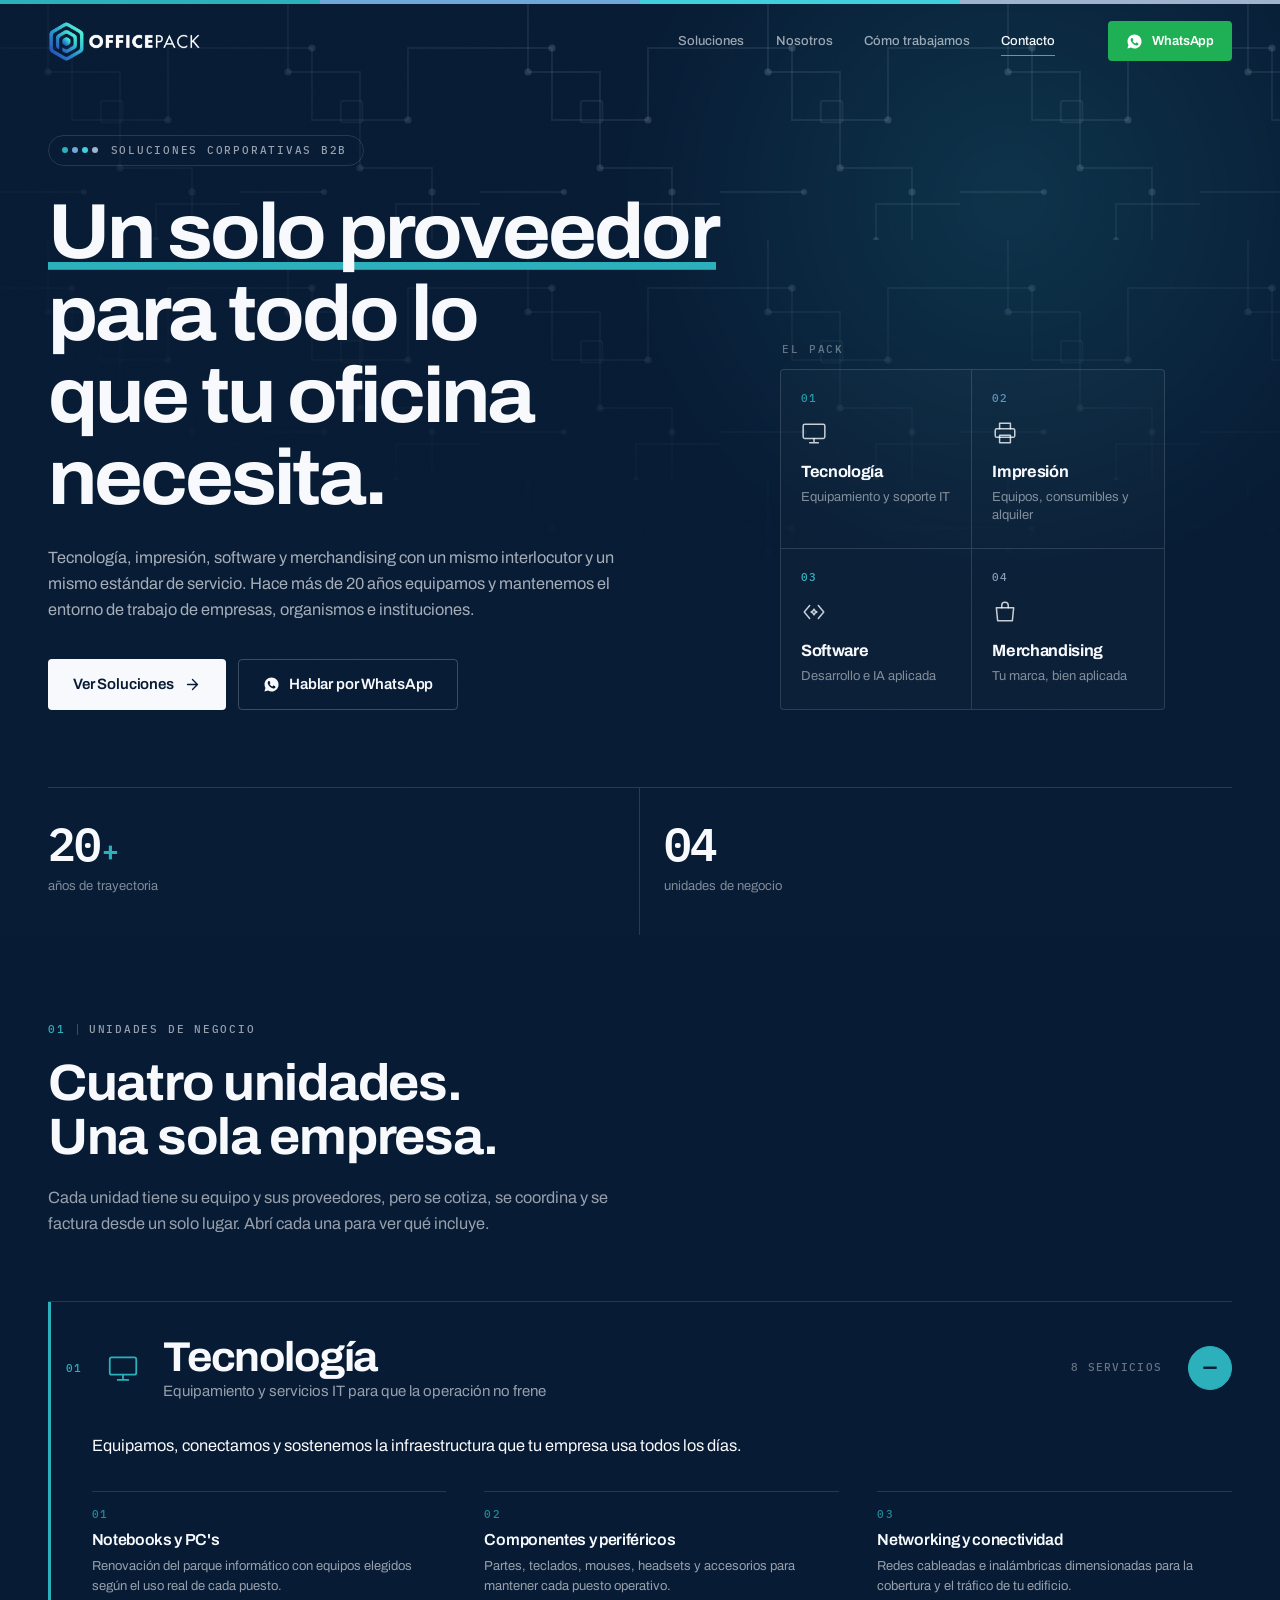
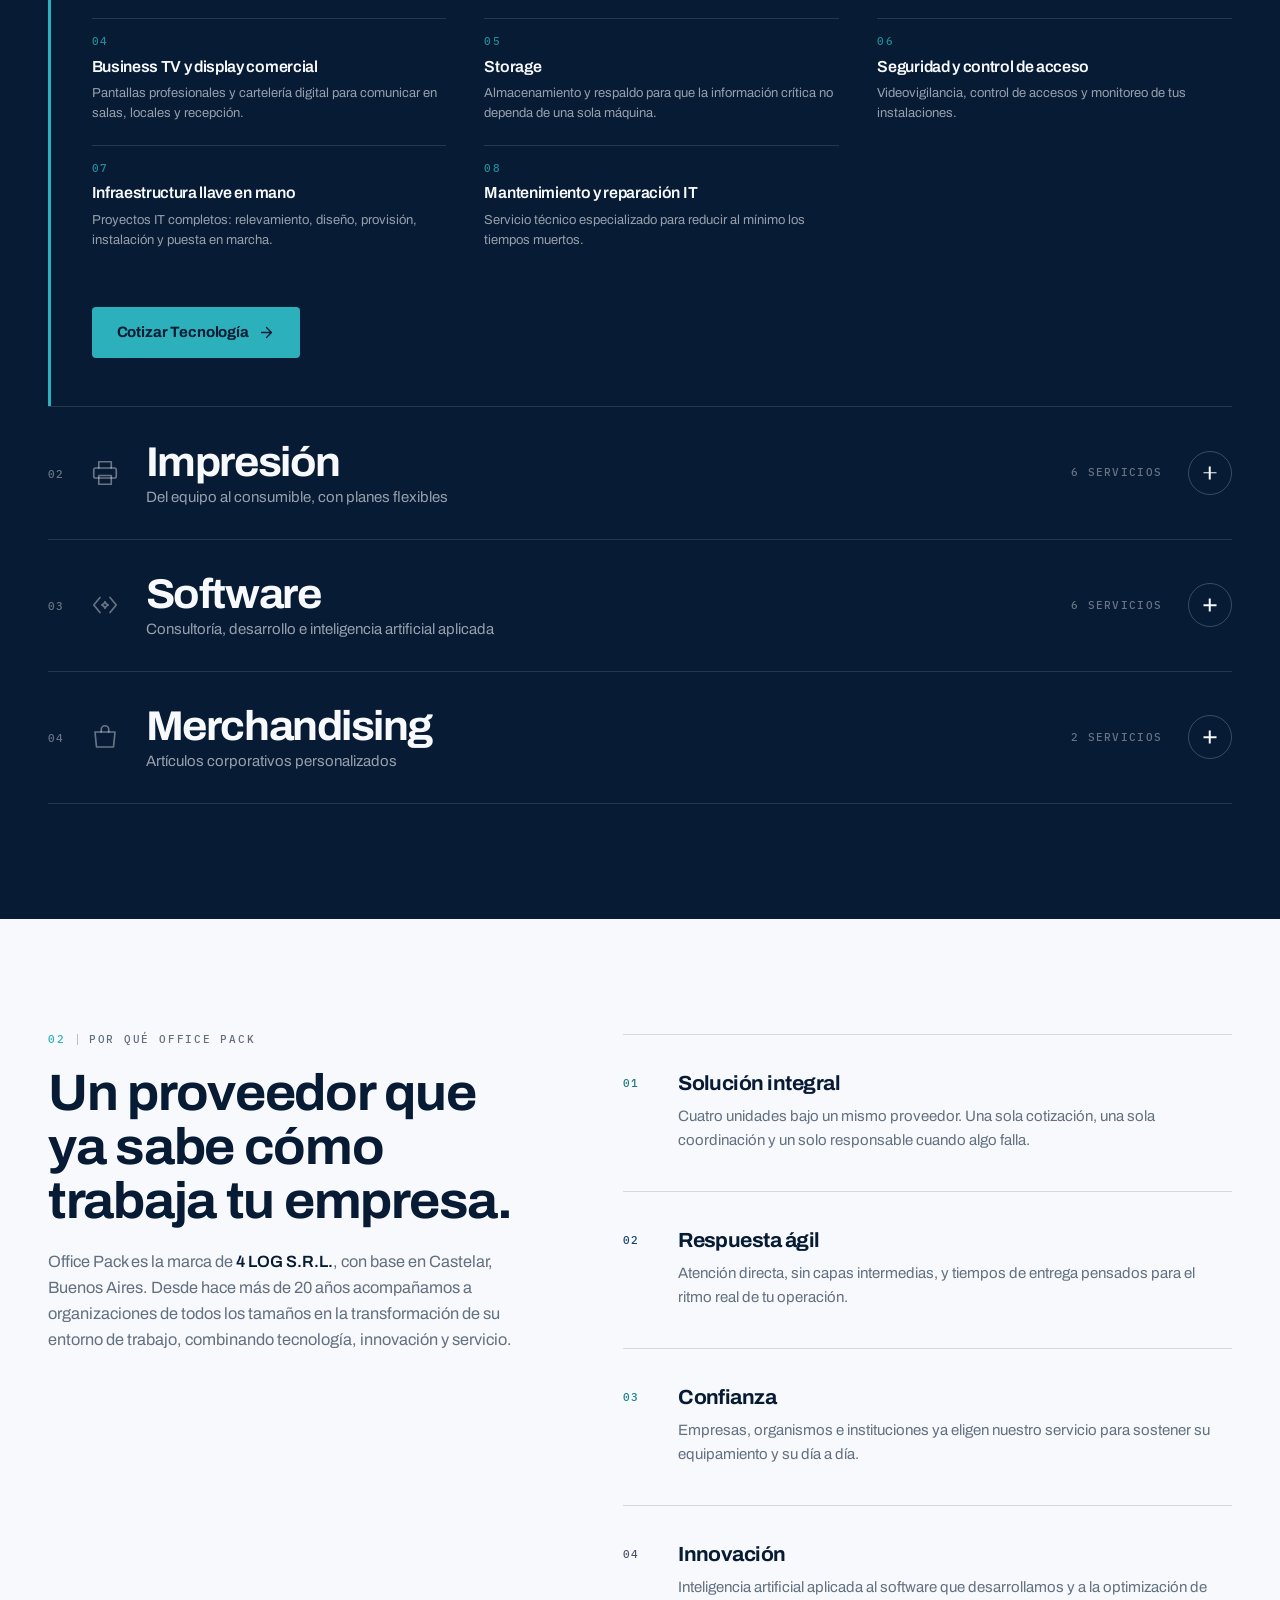
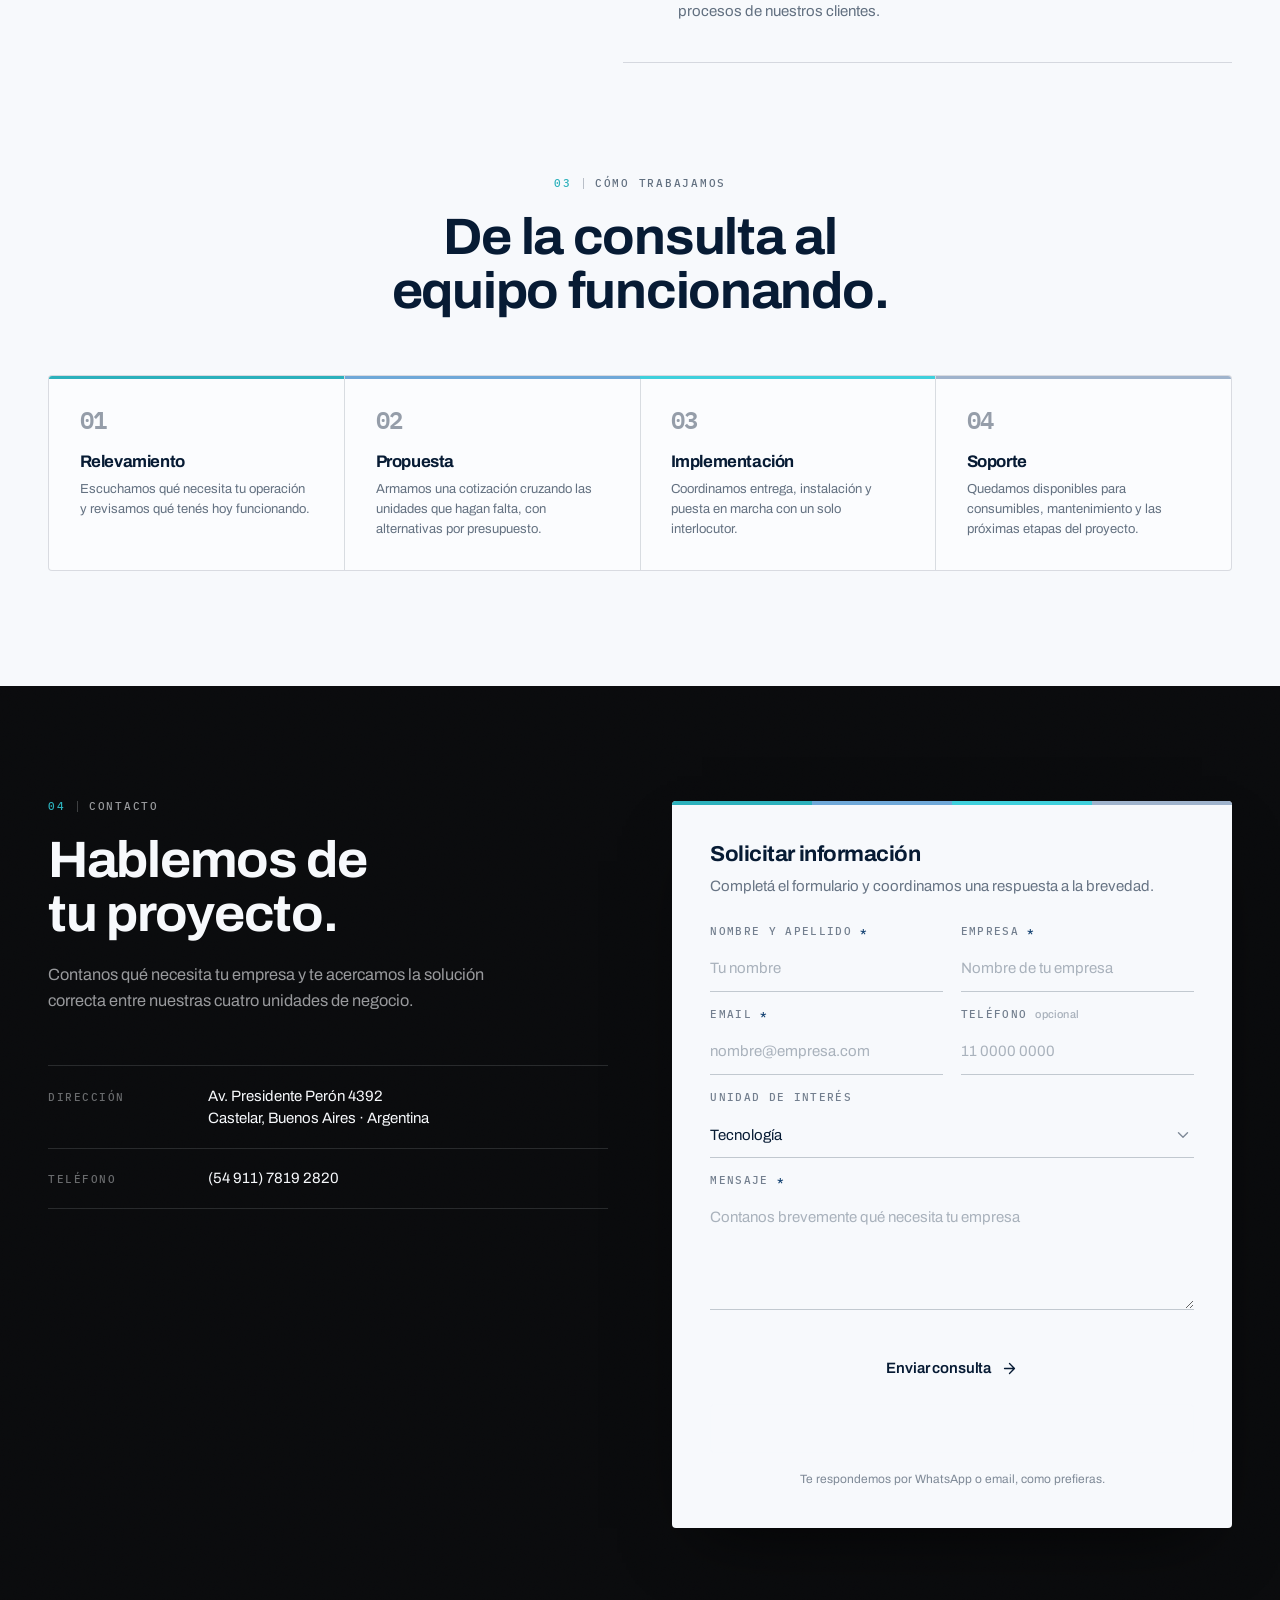
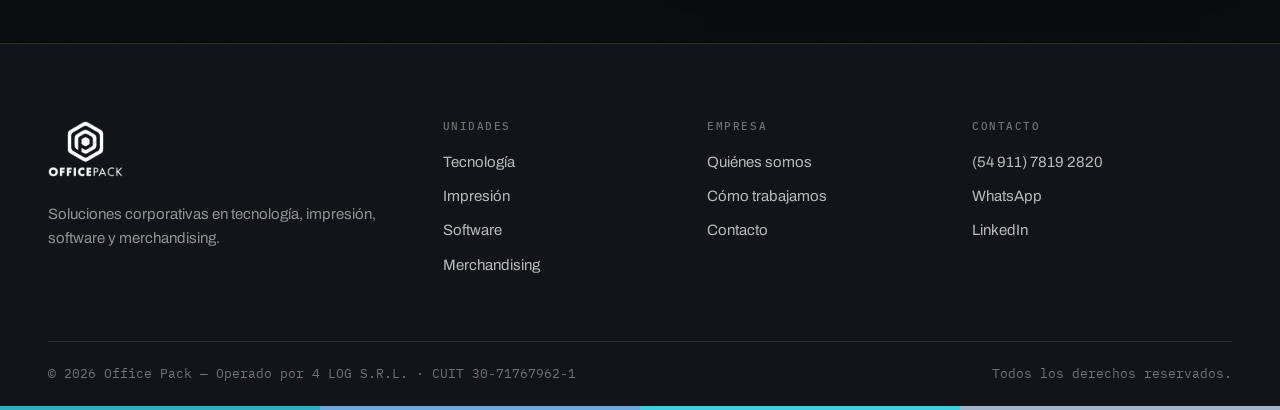
==== index.html @ 93ce71e3 "Actualizar numero de telefono y WhatsApp a +5491178192820 Se reemplaza el numero anterior (+54911225" ====
<!DOCTYPE html>
<html lang="es-AR">
<head>
<meta charset="utf-8">
<meta name="viewport" content="width=device-width, initial-scale=1">
<title>Office Pack | Tecnología, Impresión, Software y Merchandising para empresas</title>
<meta name="description" content="Cuatro unidades de negocio bajo un mismo proveedor: tecnología, impresión, software con IA y merchandising corporativo. Hace más de 20 años equipamos el entorno de trabajo de empresas, organismos e instituciones. Castelar, Buenos Aires.">
<meta name="theme-color" content="#071b34">
<meta name="author" content="Office Pack — 4 LOG S.R.L.">

<!-- TODO: reemplazar por el dominio real antes de publicar -->
<link rel="canonical" href="https://www.officepack.com.ar/">

<meta property="og:type" content="website">
<meta property="og:locale" content="es_AR">
<meta property="og:site_name" content="Office Pack">
<meta property="og:title" content="Office Pack | Un solo proveedor para todo lo que tu oficina necesita">
<meta property="og:description" content="Tecnología, impresión, software y merchandising bajo un mismo proveedor. Más de 20 años equipando empresas, organismos e instituciones.">
<meta property="og:url" content="https://www.officepack.com.ar/">
<!-- TODO: exportar assets/img/og-image.svg a JPG 1200x630 y dejarlo en esta ruta -->
<meta property="og:image" content="https://www.officepack.com.ar/assets/img/og-image.jpg">
<meta name="twitter:card" content="summary_large_image">

<link rel="icon" href="assets/img/favicon.png" type="image/png">
<link rel="apple-touch-icon" href="assets/img/favicon.png">

<link rel="preconnect" href="https://fonts.googleapis.com">
<link rel="preconnect" href="https://fonts.gstatic.com" crossorigin>
<link href="https://fonts.googleapis.com/css2?family=Archivo:wdth,wght@62..125,100..900&family=IBM+Plex+Mono:wght@400;500;600&display=swap" rel="stylesheet">
<link rel="stylesheet" href="assets/css/styles.css">

<script>
  /* Marca que hay JS: el CSS solo esconde contenido (acordeones, reveals) si esta clase existe.
     Failsafe: si main.js no carga o falla, a los 2,5s se muestra todo el contenido igual. */
  document.documentElement.classList.add('js');
  setTimeout(function () {
    if (!window.__opReady) document.documentElement.classList.remove('js');
  }, 2500);
</script>

<script type="application/ld+json">
{
  "@context": "https://schema.org",
  "@type": "ProfessionalService",
  "name": "Office Pack",
  "legalName": "4 LOG S.R.L.",
  "taxID": "30-71767962-1",
  "description": "Proveedor B2B con cuatro unidades de negocio: tecnología, impresión, software con inteligencia artificial y merchandising corporativo.",
  "url": "https://www.officepack.com.ar/",
  "telephone": "+5491178192820",
  "foundingDate": "2005",
  "address": {
    "@type": "PostalAddress",
    "streetAddress": "Av. Presidente Perón 4392",
    "addressLocality": "Castelar",
    "addressRegion": "Buenos Aires",
    "addressCountry": "AR"
  },
  "areaServed": "AR",
  "knowsAbout": ["Equipamiento IT", "Impresión gestionada", "Automatización con inteligencia artificial", "Merchandising corporativo"]
}
</script>
</head>
<body>

<a class="skip" href="#unidades">Saltar al contenido</a>
<div class="colorbar colorbar--top" aria-hidden="true"><i></i><i></i><i></i><i></i></div>

<!-- ============ NAV ============ -->
<header class="nav" id="nav">
  <div class="nav__in">
    <a class="brand" href="#top" aria-label="Office Pack — inicio">
      <img class="brand__logo" src="assets/img/logo-header.png" alt="Office Pack">
    </a>

    <nav class="nav__links" aria-label="Navegación principal">
      <a href="#unidades" data-navlink>Soluciones</a>
      <a href="#nosotros" data-navlink>Nosotros</a>
      <a href="#proceso" data-navlink>Cómo trabajamos</a>
      <a href="#contacto" data-navlink>Contacto</a>
    </nav>

    <div class="nav__cta">
      <a class="btn btn--sm btn--wa" href="#" data-wa>
        <svg viewBox="0 0 24 24" aria-hidden="true" class="ico-wa"><path d="M12.04 2C6.58 2 2.13 6.45 2.13 11.91c0 1.75.46 3.45 1.32 4.96L2 22l5.25-1.38a9.9 9.9 0 0 0 4.79 1.22h.01c5.46 0 9.91-4.45 9.91-9.91C21.96 6.45 17.5 2 12.04 2Zm5.8 14.16c-.24.68-1.42 1.31-1.96 1.36-.5.05-.99.23-3.35-.7-2.82-1.11-4.6-3.98-4.74-4.17-.14-.19-1.13-1.5-1.13-2.87 0-1.36.71-2.03.97-2.31.24-.27.53-.34.71-.34l.51.01c.16 0 .38-.06.6.46.23.55.77 1.9.84 2.04.07.14.11.3.02.48-.09.19-.14.3-.27.46l-.4.47c-.13.14-.27.29-.12.56.15.27.66 1.09 1.42 1.77.97.87 1.79 1.14 2.05 1.27.26.14.41.11.56-.07.15-.18.65-.76.82-1.02.17-.27.34-.22.57-.14.23.09 1.48.7 1.73.83.25.13.42.19.48.3.06.1.06.63-.18 1.31Z"/></svg>
        WhatsApp
      </a>
    </div>

    <button class="burger" id="burger" aria-expanded="false" aria-controls="mobilenav" aria-label="Abrir menú">
      <span></span><span></span>
    </button>
  </div>
</header>

<div class="mnav" id="mobilenav" hidden>
  <div class="colorbar" aria-hidden="true"><i></i><i></i><i></i><i></i></div>
  <nav class="mnav__links" aria-label="Navegación móvil">
    <a href="#unidades"><em>01</em> Soluciones</a>
    <a href="#nosotros"><em>02</em> Nosotros</a>
    <a href="#proceso"><em>03</em> Cómo trabajamos</a>
    <a href="#contacto"><em>04</em> Contacto</a>
  </nav>
  <div class="mnav__foot">
    <a class="btn btn--wa btn--block" href="#" data-wa>Hablar por WhatsApp</a>
    <a class="mnav__tel" href="tel:+5491178192820">(54 911) 7819 2820</a>
  </div>
</div>

<main id="top">

<!-- ============ HERO ============ -->
<section class="hero theme-dark" id="hero">
  <div class="hero__grid" aria-hidden="true"></div>
  <div class="hero__glow" aria-hidden="true"></div>
  <div class="noise" aria-hidden="true"></div>

  <div class="wrap hero__in">
    <div class="hero__copy">
      <p class="eyebrow" data-reveal>
        <span class="eyebrow__dots" aria-hidden="true"><i></i><i></i><i></i><i></i></span>
        Soluciones corporativas B2B
      </p>

      <h1 class="hero__h1" data-reveal style="--d:.05s">
        <span class="mark">Un solo proveedor</span> para todo lo que tu oficina necesita.
      </h1>

      <p class="hero__lead" data-reveal style="--d:.12s">
        Tecnología, impresión, software y merchandising con un mismo interlocutor y un mismo
        estándar de servicio. Hace más de 20 años equipamos y mantenemos el entorno de trabajo
        de empresas, organismos e instituciones.
      </p>

      <div class="hero__actions" data-reveal style="--d:.18s">
        <a class="btn btn--primary" href="#unidades">
          Ver Soluciones
          <svg viewBox="0 0 24 24" class="ico-arrow" aria-hidden="true"><path d="M5 12h13M12 5l7 7-7 7"/></svg>
        </a>
        <a class="btn btn--ghost" href="#" data-wa>
          <svg viewBox="0 0 24 24" aria-hidden="true" class="ico-wa"><path d="M12.04 2C6.58 2 2.13 6.45 2.13 11.91c0 1.75.46 3.45 1.32 4.96L2 22l5.25-1.38a9.9 9.9 0 0 0 4.79 1.22h.01c5.46 0 9.91-4.45 9.91-9.91C21.96 6.45 17.5 2 12.04 2Zm5.8 14.16c-.24.68-1.42 1.31-1.96 1.36-.5.05-.99.23-3.35-.7-2.82-1.11-4.6-3.98-4.74-4.17-.14-.19-1.13-1.5-1.13-2.87 0-1.36.71-2.03.97-2.31.24-.27.53-.34.71-.34l.51.01c.16 0 .38-.06.6.46.23.55.77 1.9.84 2.04.07.14.11.3.02.48-.09.19-.14.3-.27.46l-.4.47c-.13.14-.27.29-.12.56.15.27.66 1.09 1.42 1.77.97.87 1.79 1.14 2.05 1.27.26.14.41.11.56-.07.15-.18.65-.76.82-1.02.17-.27.34-.22.57-.14.23.09 1.48.7 1.73.83.25.13.42.19.48.3.06.1.06.63-.18 1.31Z"/></svg>
          Hablar por WhatsApp
        </a>
      </div>
    </div>

    <!-- El "pack": 4 módulos -->
    <div class="pack" data-reveal style="--d:.22s">
      <p class="pack__label">El pack</p>
      <div class="pack__grid">
        <button class="tile" data-unit="tec" data-goto="tecnologia" style="--u:var(--c-tec)">
          <span class="tile__n">01</span>
          <svg class="tile__ico" viewBox="0 0 24 24" aria-hidden="true"><rect x="2" y="4" width="20" height="13" rx="1.5"/><path d="M8 21h8M12 17v4"/></svg>
          <span class="tile__name">Tecnología</span>
          <span class="tile__desc">Equipamiento y soporte IT</span>
        </button>
        <button class="tile" data-unit="imp" data-goto="impresion" style="--u:var(--c-imp)">
          <span class="tile__n">02</span>
          <svg class="tile__ico" viewBox="0 0 24 24" aria-hidden="true"><path d="M7 8V3h10v5"/><rect x="3" y="8" width="18" height="8" rx="1.5"/><path d="M7 14h10v7H7z"/></svg>
          <span class="tile__name">Impresión</span>
          <span class="tile__desc">Equipos, consumibles y alquiler</span>
        </button>
        <button class="tile" data-unit="sof" data-goto="software" style="--u:var(--c-sof)">
          <span class="tile__n">03</span>
          <svg class="tile__ico" viewBox="0 0 24 24" aria-hidden="true"><path d="M8 6 3 12l5 6"/><path d="m16 6 5 6-5 6"/><path d="M12 9.4l.95 1.65 1.65.95-1.65.95L12 14.6l-.95-1.65L9.4 12l1.65-.95z"/></svg>
          <span class="tile__name">Software</span>
          <span class="tile__desc">Desarrollo e IA aplicada</span>
        </button>
        <button class="tile" data-unit="mer" data-goto="merchandising" style="--u:var(--c-mer)">
          <span class="tile__n">04</span>
          <svg class="tile__ico" viewBox="0 0 24 24" aria-hidden="true"><path d="M4 8h16l-1.2 12H5.2z"/><path d="M9 8V6a3 3 0 0 1 6 0v2"/></svg>
          <span class="tile__name">Merchandising</span>
          <span class="tile__desc">Tu marca, bien aplicada</span>
        </button>
      </div>
    </div>
  </div>

  <!-- Stats -->
  <div class="wrap">
    <dl class="stats" data-reveal>
      <div class="stat">
        <dt class="stat__v"><span data-count="20">0</span><em>+</em></dt>
        <dd class="stat__k">años de trayectoria</dd>
      </div>
      <div class="stat">
        <dt class="stat__v"><span data-count="4" data-pad="2">0</span></dt>
        <dd class="stat__k">unidades de negocio</dd>
      </div>
    </dl>
  </div>
</section>

<!-- ============ UNIDADES ============ -->
<section class="section theme-dark section--units" id="unidades">
  <div class="wrap">
    <header class="shead" data-reveal>
      <p class="label"><em>01</em> Unidades de negocio</p>
      <h2 class="shead__h2">Cuatro unidades.<br>Una sola empresa.</h2>
      <p class="shead__lead">
        Cada unidad tiene su equipo y sus proveedores, pero se cotiza, se coordina y se factura
        desde un solo lugar. Abrí cada una para ver qué incluye.
      </p>
    </header>

    <div class="units" id="units">

      <!-- 01 TECNOLOGÍA -->
      <article class="unit" id="tecnologia" data-unit="tec" style="--u:var(--c-tec)">
        <h3 class="unit__h">
          <button class="unit__head" aria-expanded="false" aria-controls="body-tec">
            <span class="unit__n">01</span>
            <svg class="unit__ico" viewBox="0 0 24 24" aria-hidden="true"><rect x="2" y="4" width="20" height="13" rx="1.5"/><path d="M8 21h8M12 17v4"/></svg>
            <span class="unit__title">
              <span class="unit__name">Tecnología</span>
              <span class="unit__tag">Equipamiento y servicios IT para que la operación no frene</span>
            </span>
            <span class="unit__meta">8 servicios</span>
            <span class="unit__plus" aria-hidden="true"></span>
          </button>
        </h3>
        <div class="unit__body" id="body-tec" role="region">
          <div class="unit__clip">
            <div class="unit__inner">
              <p class="unit__lead">Equipamos, conectamos y sostenemos la infraestructura que tu empresa usa todos los días.</p>
              <ul class="svc">
                <li><span class="n">01</span><h4>Notebooks y PC's</h4><p>Renovación del parque informático con equipos elegidos según el uso real de cada puesto.</p></li>
                <li><span class="n">02</span><h4>Componentes y periféricos</h4><p>Partes, teclados, mouses, headsets y accesorios para mantener cada puesto operativo.</p></li>
                <li><span class="n">03</span><h4>Networking y conectividad</h4><p>Redes cableadas e inalámbricas dimensionadas para la cobertura y el tráfico de tu edificio.</p></li>
                <li><span class="n">04</span><h4>Business TV y display comercial</h4><p>Pantallas profesionales y cartelería digital para comunicar en salas, locales y recepción.</p></li>
                <li><span class="n">05</span><h4>Storage</h4><p>Almacenamiento y respaldo para que la información crítica no dependa de una sola máquina.</p></li>
                <li><span class="n">06</span><h4>Seguridad y control de acceso</h4><p>Videovigilancia, control de accesos y monitoreo de tus instalaciones.</p></li>
                <li><span class="n">07</span><h4>Infraestructura llave en mano</h4><p>Proyectos IT completos: relevamiento, diseño, provisión, instalación y puesta en marcha.</p></li>
                <li><span class="n">08</span><h4>Mantenimiento y reparación IT</h4><p>Servicio técnico especializado para reducir al mínimo los tiempos muertos.</p></li>
              </ul>
              <div class="unit__cta">
                <button class="btn btn--unit" data-quote="Tecnología">Cotizar Tecnología
                  <svg viewBox="0 0 24 24" class="ico-arrow" aria-hidden="true"><path d="M5 12h13M12 5l7 7-7 7"/></svg>
                </button>
              </div>
            </div>
          </div>
        </div>
      </article>

      <!-- 02 IMPRESIÓN -->
      <article class="unit" id="impresion" data-unit="imp" style="--u:var(--c-imp)">
        <h3 class="unit__h">
          <button class="unit__head" aria-expanded="false" aria-controls="body-imp">
            <span class="unit__n">02</span>
            <svg class="unit__ico" viewBox="0 0 24 24" aria-hidden="true"><path d="M7 8V3h10v5"/><rect x="3" y="8" width="18" height="8" rx="1.5"/><path d="M7 14h10v7H7z"/></svg>
            <span class="unit__title">
              <span class="unit__name">Impresión</span>
              <span class="unit__tag">Del equipo al consumible, con planes flexibles</span>
            </span>
            <span class="unit__meta">6 servicios</span>
            <span class="unit__plus" aria-hidden="true"></span>
          </button>
        </h3>
        <div class="unit__body" id="body-imp" role="region">
          <div class="unit__clip">
            <div class="unit__inner">
              <p class="unit__lead">Impresión gestionada: equipos, consumibles con stock y servicio técnico, sin sorpresas de costos.</p>
              <ul class="svc">
                <li><span class="n">01</span><h4>Impresoras y multifuncionales láser</h4><p>Equipos color y monocromo para volúmenes chicos, medianos y de alta demanda.</p></li>
                <li><span class="n">02</span><h4>Toners originales y compatibles</h4><p>Consumibles con stock disponible y entrega inmediata, para no frenar la operación.</p></li>
                <li><span class="n">03</span><h4>Impresión 3D</h4><p>Provisión de Impresoras 3D, filamentos y repuestos.</p></li>
                <li><span class="n">04</span><h4>Alquiler y costo por copia</h4><p>Planes flexibles: pagás por lo que imprimís, con equipo y service incluidos.</p></li>
                <li><span class="n">05</span><h4>Mantenimiento y reparación</h4><p>Servicio técnico sobre impresoras láser, con foco en la continuidad del servicio.</p></li>
                <li><span class="n">06</span><h4>Gestión documental</h4><p>Soluciones para digitalizado e indexación de documentos. Equipos para escaneo de alto volúmen.</p></li>
              </ul>
              <div class="unit__cta">
                <button class="btn btn--unit" data-quote="Impresión">Cotizar Impresión
                  <svg viewBox="0 0 24 24" class="ico-arrow" aria-hidden="true"><path d="M5 12h13M12 5l7 7-7 7"/></svg>
                </button>
              </div>
            </div>
          </div>
        </div>
      </article>

      <!-- 03 SOFTWARE -->
      <article class="unit" id="software" data-unit="sof" style="--u:var(--c-sof)">
        <h3 class="unit__h">
          <button class="unit__head" aria-expanded="false" aria-controls="body-sof">
            <span class="unit__n">03</span>
            <svg class="unit__ico" viewBox="0 0 24 24" aria-hidden="true"><path d="M8 6 3 12l5 6"/><path d="m16 6 5 6-5 6"/><path d="M12 9.4l.95 1.65 1.65.95-1.65.95L12 14.6l-.95-1.65L9.4 12l1.65-.95z"/></svg>
            <span class="unit__title">
              <span class="unit__name">Software</span>
              <span class="unit__tag">Consultoría, desarrollo e inteligencia artificial aplicada</span>
            </span>
            <span class="unit__meta">6 servicios</span>
            <span class="unit__plus" aria-hidden="true"></span>
          </button>
        </h3>
        <div class="unit__body" id="body-sof" role="region">
          <div class="unit__clip">
            <div class="unit__inner">
              <p class="unit__lead">IA aplicada a los procesos que hoy te consumen horas, y las herramientas para sostenerlos.</p>
              <ul class="svc">
                <li><span class="n">01</span><h4>Automatización de procesos con IA</h4><p>Identificamos tareas repetitivas y las resolvemos con flujos automatizados e inteligencia artificial.</p></li>
                <li><span class="n">02</span><h4>CRM Tool</h4><p>Clientes, oportunidades y seguimiento comercial ordenados en un solo lugar.</p></li>
                <li><span class="n">03</span><h4>Ecommerce Pricing Tool</h4><p>Optimización inteligente de precios para tiendas online con catálogos que cambian todo el tiempo.</p></li>
                <li><span class="n">04</span><h4>Cursos y capacitaciones</h4><p>Formación práctica para que tu equipo adopte IA en el día a día, no en la teoría.</p></li>
                <li><span class="n">05</span><h4>Licencias</h4><p>Licenciamiento de software original, con la cantidad de puestos que realmente usás.</p></li>
                <li><span class="n">06</span><h4>Seguridad informática</h4><p>Protección de datos, redes y accesos con criterios que tu equipo puede sostener.</p></li>
              </ul>
              <div class="unit__cta">
                <button class="btn btn--unit" data-quote="Software">Cotizar Software
                  <svg viewBox="0 0 24 24" class="ico-arrow" aria-hidden="true"><path d="M5 12h13M12 5l7 7-7 7"/></svg>
                </button>
              </div>
            </div>
          </div>
        </div>
      </article>

      <!-- 04 MERCHANDISING -->
      <article class="unit" id="merchandising" data-unit="mer" style="--u:var(--c-mer)">
        <h3 class="unit__h">
          <button class="unit__head" aria-expanded="false" aria-controls="body-mer">
            <span class="unit__n">04</span>
            <svg class="unit__ico" viewBox="0 0 24 24" aria-hidden="true"><path d="M4 8h16l-1.2 12H5.2z"/><path d="M9 8V6a3 3 0 0 1 6 0v2"/></svg>
            <span class="unit__title">
              <span class="unit__name">Merchandising</span>
              <span class="unit__tag">Artículos corporativos personalizados</span>
            </span>
            <span class="unit__meta">2 servicios</span>
            <span class="unit__plus" aria-hidden="true"></span>
          </button>
        </h3>
        <div class="unit__body" id="body-mer" role="region">
          <div class="unit__clip">
            <div class="unit__inner">
              <p class="unit__lead">Tu marca aplicada a productos que la gente usa todos los días.</p>
              <ul class="svc svc--2">
                <li><span class="n">01</span><h4>Vasos personalizados</h4><p>Productos reutilizables con tu marca, pensados para eventos, oficinas y acciones internas.</p></li>
                <li><span class="n">02</span><h4>Welcome kits e indumentaria</h4><p>Kits de bienvenida y prendas corporativas para que el primer día se sienta distinto.</p></li>
              </ul>
              <div class="unit__cta">
                <button class="btn btn--unit" data-quote="Merchandising">Cotizar Merchandising
                  <svg viewBox="0 0 24 24" class="ico-arrow" aria-hidden="true"><path d="M5 12h13M12 5l7 7-7 7"/></svg>
                </button>
              </div>
            </div>
          </div>
        </div>
      </article>

    </div>
  </div>
</section>

<!-- ============ NOSOTROS / POR QUÉ ============ -->
<section class="section theme-light" id="nosotros">
  <div class="wrap">
    <div class="split">
      <header class="shead shead--sticky" data-reveal>
        <p class="label"><em>02</em> Por qué Office Pack</p>
        <h2 class="shead__h2">Un proveedor que ya sabe cómo trabaja tu empresa.</h2>
        <p class="shead__lead">
          Office Pack es la marca de <strong>4 LOG S.R.L.</strong>, con base en Castelar, Buenos Aires.
          Desde hace más de 20 años acompañamos a organizaciones de todos los tamaños en la
          transformación de su entorno de trabajo, combinando tecnología, innovación y servicio.
        </p>
      </header>

      <ol class="reasons">
        <li class="reason" data-reveal>
          <span class="reason__n">01</span>
          <div>
            <h3>Solución integral</h3>
            <p>Cuatro unidades bajo un mismo proveedor. Una sola cotización, una sola coordinación
              y un solo responsable cuando algo falla.</p>
          </div>
        </li>
        <li class="reason" data-reveal style="--d:.06s">
          <span class="reason__n">02</span>
          <div>
            <h3>Respuesta ágil</h3>
            <p>Atención directa, sin capas intermedias, y tiempos de entrega pensados para el ritmo
              real de tu operación.</p>
          </div>
        </li>
        <li class="reason" data-reveal style="--d:.12s">
          <span class="reason__n">03</span>
          <div>
            <h3>Confianza</h3>
            <p>Empresas, organismos e instituciones ya eligen nuestro servicio para sostener su
              equipamiento y su día a día.</p>
          </div>
        </li>
        <li class="reason" data-reveal style="--d:.18s">
          <span class="reason__n">04</span>
          <div>
            <h3>Innovación</h3>
            <p>Inteligencia artificial aplicada al software que desarrollamos y a la optimización de
              procesos de nuestros clientes.</p>
          </div>
        </li>
      </ol>
    </div>
  </div>
</section>

<!-- ============ PROCESO ============ -->
<section class="section theme-light section--process" id="proceso">
  <div class="wrap">
    <header class="shead shead--center" data-reveal>
      <p class="label"><em>03</em> Cómo trabajamos</p>
      <h2 class="shead__h2">De la consulta al equipo funcionando.</h2>
    </header>

    <ol class="steps">
      <li class="step" data-reveal>
        <span class="step__n">01</span>
        <h3>Relevamiento</h3>
        <p>Escuchamos qué necesita tu operación y revisamos qué tenés hoy funcionando.</p>
      </li>
      <li class="step" data-reveal style="--d:.07s">
        <span class="step__n">02</span>
        <h3>Propuesta</h3>
        <p>Armamos una cotización cruzando las unidades que hagan falta, con alternativas por presupuesto.</p>
      </li>
      <li class="step" data-reveal style="--d:.14s">
        <span class="step__n">03</span>
        <h3>Implementación</h3>
        <p>Coordinamos entrega, instalación y puesta en marcha con un solo interlocutor.</p>
      </li>
      <li class="step" data-reveal style="--d:.21s">
        <span class="step__n">04</span>
        <h3>Soporte</h3>
        <p>Quedamos disponibles para consumibles, mantenimiento y las próximas etapas del proyecto.</p>
      </li>
    </ol>
  </div>
</section>

<!-- ============ CONTACTO ============ -->
<section class="section theme-dark section--contact" id="contacto">
  <div class="noise" aria-hidden="true"></div>
  <div class="wrap">
    <div class="contact">

      <div class="contact__info">
        <p class="label"><em>04</em> Contacto</p>
        <h2 class="shead__h2">Hablemos de tu proyecto.</h2>
        <p class="shead__lead">
          Contanos qué necesita tu empresa y te acercamos la solución correcta entre nuestras
          cuatro unidades de negocio.
        </p>

        <dl class="infolist">
          <div>
            <dt>Dirección</dt>
            <dd><a href="https://www.google.com/maps/search/?api=1&amp;query=Av.+Presidente+Per%C3%B3n+4392+Castelar+Buenos+Aires" target="_blank" rel="noopener">Av. Presidente Perón 4392<br>Castelar, Buenos Aires · Argentina</a></dd>
          </div>
          <div>
            <dt>Teléfono</dt>
            <dd><a href="tel:+5491178192820">(54 911) 7819 2820</a></dd>
          </div>
        </dl>
      </div>

      <div class="formcard">
        <div class="colorbar" aria-hidden="true"><i></i><i></i><i></i><i></i></div>
        <div class="formcard__in">
          <h3 class="formcard__h">Solicitar información</h3>
          <p class="formcard__sub">Completá el formulario y coordinamos una respuesta a la brevedad.</p>

          <form id="contactForm" action="https://formspree.io/f/xrpznypv" method="POST" novalidate>
            <input type="hidden" name="_subject" value="Nueva consulta desde la web - Office Pack">
            <input type="text" name="_gotcha" style="display:none" tabindex="-1" autocomplete="off">
            <div class="f2">
              <div class="field">
                <label for="f-nombre">Nombre y apellido <span aria-hidden="true">*</span></label>
                <input id="f-nombre" name="nombre" type="text" autocomplete="name" placeholder="Tu nombre" required aria-describedby="e-nombre">
                <p class="err" id="e-nombre" role="alert" hidden></p>
              </div>
              <div class="field">
                <label for="f-empresa">Empresa <span aria-hidden="true">*</span></label>
                <input id="f-empresa" name="empresa" type="text" autocomplete="organization" placeholder="Nombre de tu empresa" required aria-describedby="e-empresa">
                <p class="err" id="e-empresa" role="alert" hidden></p>
              </div>
            </div>

            <div class="f2">
              <div class="field">
                <label for="f-email">Email <span aria-hidden="true">*</span></label>
                <input id="f-email" name="email" type="email" autocomplete="email" placeholder="nombre@empresa.com" required aria-describedby="e-email">
                <p class="err" id="e-email" role="alert" hidden></p>
              </div>
              <div class="field">
                <label for="f-tel">Teléfono <span class="opt">opcional</span></label>
                <input id="f-tel" name="telefono" type="tel" autocomplete="tel" placeholder="11 0000 0000">
              </div>
            </div>

            <div class="field">
              <label for="f-unidad">Unidad de interés</label>
              <div class="selectwrap">
                <select id="f-unidad" name="unidad">
                  <option>Tecnología</option>
                  <option>Impresión</option>
                  <option>Software</option>
                  <option>Merchandising</option>
                  <option>Varias unidades / todavía no sé</option>
                </select>
                <svg viewBox="0 0 24 24" aria-hidden="true" class="ico-chev"><path d="m6 9 6 6 6-6"/></svg>
              </div>
            </div>

            <div class="field">
              <label for="f-msg">Mensaje <span aria-hidden="true">*</span></label>
              <textarea id="f-msg" name="mensaje" rows="4" placeholder="Contanos brevemente qué necesita tu empresa" required aria-describedby="e-msg"></textarea>
              <p class="err" id="e-msg" role="alert" hidden></p>
            </div>

            <div class="formcard__actions">
              <button class="btn btn--primary btn--block" type="submit">
                Enviar consulta
                <svg viewBox="0 0 24 24" class="ico-arrow" aria-hidden="true"><path d="M5 12h13M12 5l7 7-7 7"/></svg>
              </button>
              <button class="btn btn--ghost btn--block" type="button" data-send-email hidden>Enviar por email</button>
            </div>

            <p class="formcard__note" id="formNote">Te respondemos por WhatsApp o email, como prefieras.</p>
          </form>
        </div>
      </div>

    </div>
  </div>
</section>

</main>

<!-- ============ FOOTER ============ -->
<footer class="footer theme-dark">
  <div class="wrap">
    <div class="footer__top">
      <div class="footer__brand">
        <a class="brand brand--lg" href="#top" aria-label="Office Pack — inicio">
          <img class="brand__logo" src="assets/img/logo-footer.png" alt="Office Pack">
        </a>
        <p>Soluciones corporativas en tecnología, impresión, software y merchandising.</p>
      </div>

      <nav class="footer__col" aria-label="Unidades">
        <h4>Unidades</h4>
        <a href="#tecnologia">Tecnología</a>
        <a href="#impresion">Impresión</a>
        <a href="#software">Software</a>
        <a href="#merchandising">Merchandising</a>
      </nav>

      <nav class="footer__col" aria-label="Empresa">
        <h4>Empresa</h4>
        <a href="#nosotros">Quiénes somos</a>
        <a href="#proceso">Cómo trabajamos</a>
        <a href="#contacto">Contacto</a>
      </nav>

      <nav class="footer__col" aria-label="Contacto">
        <h4>Contacto</h4>
        <a href="tel:+5491178192820">(54 911) 7819 2820</a>
        <a href="#" data-wa>WhatsApp</a>
        <a href="https://www.linkedin.com/company/office-pack" target="_blank" rel="noopener">LinkedIn</a>
      </nav>
    </div>

    <div class="footer__bar">
      <p>© <span id="year">2026</span> Office Pack — Operado por 4 LOG S.R.L. · CUIT 30-71767962-1</p>
      <p>Todos los derechos reservados.</p>
    </div>
  </div>
  <div class="colorbar" aria-hidden="true"><i></i><i></i><i></i><i></i></div>
</footer>

<a class="fab" href="#" data-wa aria-label="Hablar por WhatsApp">
  <svg viewBox="0 0 24 24" aria-hidden="true"><path d="M12.04 2C6.58 2 2.13 6.45 2.13 11.91c0 1.75.46 3.45 1.32 4.96L2 22l5.25-1.38a9.9 9.9 0 0 0 4.79 1.22h.01c5.46 0 9.91-4.45 9.91-9.91C21.96 6.45 17.5 2 12.04 2Zm5.8 14.16c-.24.68-1.42 1.31-1.96 1.36-.5.05-.99.23-3.35-.7-2.82-1.11-4.6-3.98-4.74-4.17-.14-.19-1.13-1.5-1.13-2.87 0-1.36.71-2.03.97-2.31.24-.27.53-.34.71-.34l.51.01c.16 0 .38-.06.6.46.23.55.77 1.9.84 2.04.07.14.11.3.02.48-.09.19-.14.3-.27.46l-.4.47c-.13.14-.27.29-.12.56.15.27.66 1.09 1.42 1.77.97.87 1.79 1.14 2.05 1.27.26.14.41.11.56-.07.15-.18.65-.76.82-1.02.17-.27.34-.22.57-.14.23.09 1.48.7 1.73.83.25.13.42.19.48.3.06.1.06.63-.18 1.31Z"/></svg>
  <span>Escribinos</span>
</a>

<script src="assets/js/main.js"></script>
</body>
</html>
---- assets/css/styles.css ----
/* ==========================================================================
   OFFICE PACK — hoja de estilos
   Sistema: "spec sheet industrial" + barra de color CMYK (4 unidades)
   Autor: sitio corporativo 4 LOG S.R.L.
   ========================================================================== */

/* --------------------------------------------------------------- 1. TOKENS */
:root{
  /* Tinta y papel — paleta OFFICE PACK (navy / celeste / grises) */
  --ink:      #071b34;   /* azul marino oscuro */
  --ink-2:    #0A2647;   /* azul marino */
  --ink-3:    #144272;   /* azul corporativo */
  --paper:    #F7F9FC;   /* blanco hueso */
  --paper-2:  #E7ECF3;   /* gris niebla claro */

  /* Las 4 unidades, dentro de la paleta de marca (antes: colores estridentes tipo CMYK) */
  --c-tec: #2CB1BC;  /* turquesa */
  --c-imp: #6FA8D8;  /* celeste */
  --c-sof: #3FD0DC;  /* turquesa claro */
  --c-mer: #9FB3CC;  /* gris azulado */

  /* versiones "tinta" para fondos claros */
  --c-tec-ink: #1C7A82;
  --c-imp-ink: #144272;
  --c-sof-ink: #14818C;
  --c-mer-ink: #4A5568;

  --accent: var(--c-tec);

  /* Tipografía */
  --sans: "Archivo", "Helvetica Neue", Helvetica, Arial, system-ui, sans-serif;
  --mono: "IBM Plex Mono", ui-monospace, "Cascadia Mono", Consolas, monospace;

  --fs-display: clamp(2.5rem, 6.1vw, 5.25rem);
  --fs-h2:      clamp(1.9rem, 4vw, 3.25rem);
  --fs-h3:      clamp(1.15rem, 1.6vw, 1.45rem);
  --fs-lead:    clamp(1.02rem, 1.15vw, 1.18rem);
  --fs-sm:      .9375rem;
  --fs-xs:      .8125rem;
  --fs-label:   .6875rem;

  /* Medidas */
  --wrap: 1280px;
  --gut: clamp(1.25rem, 4vw, 3rem);
  --sec-y: clamp(4.5rem, 9vw, 8.5rem);
  --r: 2px;             /* radio: casi recto, look industrial */
  --r-lg: 4px;

  /* Movimiento */
  --ease: cubic-bezier(.2,.8,.2,1);
  --t: .4s var(--ease);
}

/* Temas por sección */
.theme-dark{
  --bg: var(--ink);
  --fg: #F7F9FC;
  --fg-dim: rgba(247,249,252,.60);
  --fg-mute: rgba(247,249,252,.40);
  --line: rgba(247,249,252,.13);
  --line-2: rgba(247,249,252,.22);
  --surface: rgba(247,249,252,.035);
}
.theme-light{
  --bg: var(--paper);
  --fg: var(--ink);
  --fg-dim: rgba(7,27,52,.62);
  --fg-mute: rgba(7,27,52,.42);
  --line: rgba(7,27,52,.14);
  --line-2: rgba(7,27,52,.26);
  --surface: rgba(7,27,52,.03);
}

/* ----------------------------------------------------------- 2. RESET/BASE */
*,*::before,*::after{ box-sizing:border-box; }
*{ margin:0; }
html{ -webkit-text-size-adjust:100%; scroll-behavior:smooth; }
@media (prefers-reduced-motion: reduce){ html{ scroll-behavior:auto; } }

body{
  font-family:var(--sans);
  font-size:1rem;
  line-height:1.6;
  color:var(--ink);
  background:var(--ink);
  -webkit-font-smoothing:antialiased;
  -moz-osx-font-smoothing:grayscale;
  overflow-x:hidden;
}

img,svg{ display:block; max-width:100%; }
button,input,select,textarea{ font:inherit; color:inherit; }
button{ background:none; border:0; cursor:pointer; }
a{ color:inherit; text-decoration:none; }
ul,ol{ list-style:none; padding:0; }
h1,h2,h3,h4{ font-weight:700; line-height:1.05; letter-spacing:-.025em; }

:focus-visible{
  outline:2px solid var(--accent);
  outline-offset:3px;
  border-radius:1px;
}

.skip{
  position:absolute; left:-9999px; top:0; z-index:200;
  background:var(--paper); color:var(--ink);
  padding:.75rem 1.25rem; font:600 var(--fs-sm)/1 var(--sans);
}
.skip:focus{ left:1rem; top:1rem; }

.wrap{ width:100%; max-width:var(--wrap); margin-inline:auto; padding-inline:var(--gut); }

/* Compensa el nav fijo cuando se navega por anclas */
section[id], .unit[id]{ scroll-margin-top:92px; }

.section{
  position:relative;
  background:var(--bg);
  color:var(--fg);
  padding-block:var(--sec-y);
}

/* Textura de grano: mata el aspecto "plano de plantilla" */
.noise{
  position:absolute; inset:0; pointer-events:none; z-index:0;
  opacity:.038; mix-blend-mode:overlay;
  background-image:url("data:image/svg+xml,%3Csvg xmlns='http://www.w3.org/2000/svg' width='160' height='160'%3E%3Cfilter id='n'%3E%3CfeTurbulence type='fractalNoise' baseFrequency='.85' numOctaves='3' stitchTiles='stitch'/%3E%3C/filter%3E%3Crect width='100%25' height='100%25' filter='url(%23n)'/%3E%3C/svg%3E");
}
.section > .wrap{ position:relative; z-index:1; }

/* ------------------------------------------------ 3. BARRA DE COLOR (marca) */
.colorbar{ display:flex; width:100%; height:4px; }
.colorbar i{ flex:1; transform:scaleX(0); transform-origin:left; animation:barIn .7s var(--ease) forwards; }
.colorbar i:nth-child(1){ background:var(--c-tec); animation-delay:.05s; }
.colorbar i:nth-child(2){ background:var(--c-imp); animation-delay:.13s; }
.colorbar i:nth-child(3){ background:var(--c-sof); animation-delay:.21s; }
.colorbar i:nth-child(4){ background:var(--c-mer); animation-delay:.29s; }
@keyframes barIn{ to{ transform:scaleX(1); } }
.colorbar--top{ position:fixed; top:0; left:0; z-index:120; }

/* ------------------------------------------------------------- 4. TIPOGRAFÍA */
.label{
  font:500 var(--fs-label)/1 var(--mono);
  letter-spacing:.16em; text-transform:uppercase;
  color:var(--fg-dim);
  display:flex; align-items:center; gap:.7rem;
}
.label em{
  font-style:normal; color:var(--accent);
  padding-right:.7rem; border-right:1px solid var(--line-2);
}

.eyebrow{
  display:inline-flex; align-items:center; gap:.8rem;
  font:500 var(--fs-label)/1 var(--mono);
  letter-spacing:.16em; text-transform:uppercase;
  color:var(--fg-dim);
  border:1px solid var(--line);
  border-radius:100px;
  padding:.55rem 1rem .55rem .8rem;
}
.eyebrow__dots{ display:flex; gap:4px; }
.eyebrow__dots i{ width:6px; height:6px; border-radius:50%; }
.eyebrow__dots i:nth-child(1){ background:var(--c-tec); }
.eyebrow__dots i:nth-child(2){ background:var(--c-imp); }
.eyebrow__dots i:nth-child(3){ background:var(--c-sof); }
.eyebrow__dots i:nth-child(4){ background:var(--c-mer); }

.shead{ max-width:44rem; }
.shead__h2{
  font-size:var(--fs-h2); font-stretch:104%;
  margin-top:1.4rem;
  text-wrap:balance;
}
.shead__lead{
  margin-top:1.25rem;
  font-size:var(--fs-lead);
  color:var(--fg-dim);
  max-width:38rem;
  text-wrap:pretty;
}
.shead__lead strong{ color:var(--fg); font-weight:600; }
.shead--center{ margin-inline:auto; text-align:center; }
.shead--center .label{ justify-content:center; }
.shead--center .shead__lead{ margin-inline:auto; }

/* --------------------------------------------------------------- 5. BOTONES */
.btn{
  --btn-fg:var(--fg);
  display:inline-flex; align-items:center; justify-content:center; gap:.6rem;
  font:600 var(--fs-sm)/1 var(--sans);
  letter-spacing:-.01em;
  padding:1rem 1.5rem;
  border-radius:var(--r-lg);
  border:1px solid transparent;
  color:var(--btn-fg);
  position:relative; overflow:hidden;
  transition:background var(--t), color var(--t), border-color var(--t), transform .25s var(--ease);
  white-space:nowrap;
}
.btn:active{ transform:translateY(1px); }
.btn svg{ width:17px; height:17px; flex:none; }
.ico-arrow{ fill:none; stroke:currentColor; stroke-width:1.9; stroke-linecap:round; stroke-linejoin:round; transition:transform .35s var(--ease); }
.btn:hover .ico-arrow{ transform:translateX(4px); }
.ico-wa{ fill:currentColor; width:18px; height:18px; }

.btn--primary{ background:var(--paper); color:var(--ink); }
.btn--primary:hover{ background:#fff; }
.theme-light .btn--primary{ background:var(--ink); color:var(--paper); }
.theme-light .btn--primary:hover{ background:#000; }

.btn--ghost{ border-color:var(--line-2); color:var(--fg); }
.btn--ghost:hover{ background:var(--surface); border-color:var(--fg); }

.btn--wa{ background:#1FAF54; color:#fff; }
.btn--wa:hover{ background:#199847; }

.btn--sm{ padding:.65rem 1.05rem; font-size:var(--fs-xs); }
.btn--block{ width:100%; }

.btn--unit{
  background:var(--u); color:var(--ink);
  font-weight:700;
}
.btn--unit:hover{ filter:brightness(1.08); }

/* ------------------------------------------------------------------- 6. NAV */
.nav{
  position:fixed; top:4px; left:0; right:0; z-index:110;
  transition:background .35s var(--ease), border-color .35s var(--ease), backdrop-filter .35s;
  border-bottom:1px solid transparent;
}
.nav.is-stuck{
  background:rgba(7,27,52,.82);
  -webkit-backdrop-filter:saturate(160%) blur(14px);
  backdrop-filter:saturate(160%) blur(14px);
  border-bottom-color:rgba(247,249,252,.12);
}
.nav__in{
  max-width:var(--wrap); margin-inline:auto; padding:0 var(--gut);
  height:74px; display:flex; align-items:center; gap:2rem;
  color:#F7F9FC;
}

.brand{ display:inline-flex; align-items:center; }
.brand__logo{ height:41px; width:auto; transition:opacity .25s var(--ease); }
.brand:hover .brand__logo{ opacity:.85; }
.brand--lg .brand__logo{ height:56px; }

.nav__links{ display:flex; gap:.35rem; margin-left:auto; }
.nav__links a{
  position:relative;
  font-size:var(--fs-xs); font-weight:500;
  color:rgba(247,249,252,.62);
  padding:.55rem .8rem; border-radius:var(--r-lg);
  transition:color var(--t);
}
.nav__links a::after{
  content:''; position:absolute; left:.8rem; right:.8rem; bottom:.25rem; height:1px;
  background:var(--accent); transform:scaleX(0); transform-origin:left;
  transition:transform .35s var(--ease);
}
.nav__links a:hover{ color:#F7F9FC; }
.nav__links a:hover::after,
.nav__links a.is-active::after{ transform:scaleX(1); }
.nav__links a.is-active{ color:#F7F9FC; }

.nav__cta{ margin-left:.5rem; }

/* Hamburguesa */
.burger{
  display:none; width:44px; height:44px; margin-left:auto; margin-right:-.5rem;
  position:relative; border-radius:var(--r-lg);
}
.burger span{
  position:absolute; left:11px; width:22px; height:2px; background:#F7F9FC; border-radius:2px;
  transition:transform .35s var(--ease), opacity .2s;
}
.burger span:nth-child(1){ top:18px; }
.burger span:nth-child(2){ top:25px; }
.burger[aria-expanded="true"] span:nth-child(1){ transform:translateY(3.5px) rotate(45deg); }
.burger[aria-expanded="true"] span:nth-child(2){ transform:translateY(-3.5px) rotate(-45deg); }

/* Menú móvil */
.mnav{
  position:fixed; inset:0; z-index:105;
  background:var(--ink); color:var(--paper);
  padding-top:78px;
  display:flex; flex-direction:column; justify-content:space-between;
  animation:mnavIn .35s var(--ease);
}
.mnav[hidden]{ display:none; }
@keyframes mnavIn{ from{ opacity:0; transform:translateY(-8px); } }
.mnav > .colorbar{ position:absolute; top:0; left:0; }
.mnav__links{ display:flex; flex-direction:column; padding:2rem var(--gut) 0; }
.mnav__links a{
  display:flex; align-items:baseline; gap:1rem;
  font-size:clamp(1.6rem,7vw,2.2rem); font-weight:700; letter-spacing:-.03em;
  padding:1rem 0; border-bottom:1px solid rgba(247,249,252,.12);
}
.mnav__links em{ font:500 .7rem/1 var(--mono); font-style:normal; color:var(--c-tec); letter-spacing:.1em; }
.mnav__links a:nth-child(2) em{ color:var(--c-imp); }
.mnav__links a:nth-child(3) em{ color:var(--c-sof); }
.mnav__links a:nth-child(4) em{ color:var(--c-mer); }
.mnav__foot{ padding:1.5rem var(--gut) 2.5rem; display:grid; gap:1rem; }
.mnav__tel{ font:500 var(--fs-sm)/1 var(--mono); color:rgba(247,249,252,.6); text-align:center; }

/* ------------------------------------------------------------------ 7. HERO */
.hero{
  position:relative;
  background:var(--ink); color:var(--paper);
  padding-top:clamp(8rem,15vh,11rem);
  padding-bottom:0;
  overflow:hidden;
}
.hero__grid{
  position:absolute; inset:0; z-index:0;
  background-image:url("data:image/svg+xml,%3Csvg xmlns='http://www.w3.org/2000/svg' width='200' height='200'%3E%3Cg fill='none' stroke='rgba(247,249,252,.08)' stroke-width='1.5'%3E%3Cpath d='M0 40H60V100H140V40H200'/%3E%3Cpath d='M40 0V60H100V140H160V200'/%3E%3Cpath d='M0 160H70'/%3E%3Cpath d='M130 200V170H200'/%3E%3Crect x='84' y='84' width='18' height='18' rx='2'/%3E%3C/g%3E%3Cg fill='rgba(247,249,252,.14)'%3E%3Ccircle cx='60' cy='40' r='3'/%3E%3Ccircle cx='140' cy='100' r='3'/%3E%3Ccircle cx='40' cy='60' r='3'/%3E%3Ccircle cx='100' cy='140' r='3'/%3E%3Ccircle cx='160' cy='160' r='3'/%3E%3Ccircle cx='70' cy='160' r='2.5'/%3E%3Ccircle cx='130' cy='200' r='2.5'/%3E%3C/g%3E%3C/svg%3E");
  background-size:240px 240px;
  -webkit-mask-image:radial-gradient(120% 80% at 70% 0%, #000 20%, transparent 78%);
  mask-image:radial-gradient(120% 80% at 70% 0%, #000 20%, transparent 78%);
}
.hero__glow{
  position:absolute; z-index:0; top:-28vh; right:-14vw;
  width:min(74vw,900px); aspect-ratio:1; border-radius:50%;
  background:radial-gradient(circle, var(--accent) 0%, transparent 62%);
  opacity:.16; filter:blur(20px);
  transition:background .6s var(--ease), opacity .6s var(--ease);
}
.hero__in{
  position:relative; z-index:1;
  display:grid; grid-template-columns:1.15fr .85fr; gap:clamp(2rem,5vw,5rem);
  align-items:end;
  padding-bottom:clamp(3rem,6vw,5rem);
}
.hero__h1{
  font-size:var(--fs-display);
  font-stretch:106%;
  letter-spacing:-.038em;
  margin-top:1.6rem;
  text-wrap:balance;
}
.hero__h1 .mark{
  position:relative; white-space:nowrap;
  background-image:linear-gradient(var(--c-tec),var(--c-tec));
  background-size:100% .1em; background-position:0 92%; background-repeat:no-repeat;
  padding-bottom:.03em;
}
.hero__lead{
  margin-top:1.6rem; max-width:38rem;
  font-size:var(--fs-lead); color:rgba(247,249,252,.66);
  text-wrap:pretty;
}
.hero__actions{ margin-top:2.25rem; display:flex; flex-wrap:wrap; gap:.75rem; }

/* El "pack" — 4 módulos */
.pack{ position:relative; }
.pack__label{
  font:500 var(--fs-label)/1 var(--mono); letter-spacing:.18em; text-transform:uppercase;
  color:rgba(247,249,252,.38); margin-bottom:.9rem; padding-left:.1rem;
}
.pack__grid{
  display:grid; grid-template-columns:1fr 1fr;
  border:1px solid rgba(247,249,252,.14);
  border-radius:var(--r-lg); overflow:hidden;
  background:rgba(247,249,252,.02);
}
.tile{
  --u:var(--c-tec);
  position:relative; text-align:left;
  padding:1.4rem 1.25rem 1.5rem;
  border-right:1px solid rgba(247,249,252,.14);
  border-bottom:1px solid rgba(247,249,252,.14);
  display:flex; flex-direction:column; gap:.15rem;
  transition:background .35s var(--ease);
  isolation:isolate;
}
.tile:nth-child(2n){ border-right:0; }
.tile:nth-child(n+3){ border-bottom:0; }
.tile::before{
  content:''; position:absolute; inset:0; z-index:-1;
  background:var(--u); opacity:0; transition:opacity .35s var(--ease);
}
.tile:hover::before{ opacity:.09; }
.tile::after{
  content:''; position:absolute; left:0; top:0; width:3px; height:100%;
  background:var(--u); transform:scaleY(0); transform-origin:top;
  transition:transform .4s var(--ease);
}
.tile:hover::after,.tile:focus-visible::after{ transform:scaleY(1); }
.tile__n{
  font:500 var(--fs-label)/1 var(--mono); letter-spacing:.1em;
  color:var(--u); opacity:.85;
}
.tile__ico{
  width:26px; height:26px; margin:.85rem 0 .7rem;
  fill:none; stroke:currentColor; stroke-width:1.4; stroke-linecap:round; stroke-linejoin:round;
  color:rgba(247,249,252,.8);
  transition:color .35s var(--ease), transform .45s var(--ease);
}
.tile:hover .tile__ico{ color:var(--u); transform:translateY(-2px); }
.tile__name{ font-weight:700; font-size:1.02rem; letter-spacing:-.02em; }
.tile__desc{ font-size:var(--fs-xs); color:rgba(247,249,252,.5); line-height:1.4; }

/* Stats */
.stats{
  position:relative; z-index:1;
  display:grid; grid-template-columns:repeat(2,1fr);
  border-top:1px solid rgba(247,249,252,.14);
}
.stat{ padding:2rem 1.5rem 2.4rem; border-right:1px solid rgba(247,249,252,.14); }
.stat:first-child{ padding-left:0; }
.stat:last-child{ border-right:0; }
.stat__v{
  display:flex; align-items:baseline; gap:.1rem;
  font:600 clamp(2.1rem,3.6vw,3rem)/1 var(--mono);
  letter-spacing:-.04em;
  font-variant-numeric:tabular-nums;
}
.stat__v em{ font-style:normal; color:var(--accent); font-size:.6em; }
.stat:nth-child(1) .stat__v em{ color:var(--c-tec); }
.stat__k{
  margin-top:.6rem; font-size:var(--fs-xs); color:rgba(247,249,252,.5);
  letter-spacing:.005em;
}

/* --------------------------------------------------------------- 8. UNIDADES */
.section--units{ padding-top:clamp(3.5rem,7vw,6rem); }
.units{ margin-top:clamp(2.5rem,5vw,4rem); border-top:1px solid var(--line); }

.unit{ --u:var(--c-tec); border-bottom:1px solid var(--line); position:relative; }
.unit__h{ margin:0; font-weight:inherit; letter-spacing:normal; }
.unit__head{
  position:relative; width:100%; text-align:left;
  display:grid; grid-template-columns:auto auto 1fr auto auto;
  align-items:center; gap:clamp(.9rem,2vw,1.75rem);
  padding:clamp(1.5rem,2.6vw,2.1rem) 0;
  transition:padding-left .45s var(--ease);
  isolation:isolate;
}
.unit__head::before{
  content:''; position:absolute; z-index:-1; inset:0 -1.5rem;
  background:linear-gradient(90deg, var(--u), transparent 70%);
  opacity:0; transition:opacity .4s var(--ease);
}
.unit__head:hover::before{ opacity:.07; }
.unit.is-open .unit__head{ padding-left:clamp(.6rem,1.4vw,1.1rem); }
.unit::after{
  content:''; position:absolute; left:0; top:0; width:3px; height:100%;
  background:var(--u); transform:scaleY(0); transform-origin:top;
  transition:transform .5s var(--ease);
}
.unit.is-open::after{ transform:scaleY(1); }

.unit__n{
  font:500 var(--fs-label)/1 var(--mono); letter-spacing:.12em;
  color:var(--fg-mute); transition:color .35s var(--ease);
  padding-top:.2em;
}
.unit__head:hover .unit__n,
.unit.is-open .unit__n{ color:var(--u); }

.unit__ico{
  width:30px; height:30px; flex:none;
  fill:none; stroke:currentColor; stroke-width:1.35; stroke-linecap:round; stroke-linejoin:round;
  color:var(--fg-mute);
  transition:color .35s var(--ease), transform .5s var(--ease);
}
.unit__head:hover .unit__ico{ color:var(--u); }
.unit.is-open .unit__ico{ color:var(--u); transform:scale(1.06); }

.unit__title{ display:block; min-width:0; }
.unit__name{
  display:block;
  font-size:clamp(1.55rem,3.4vw,2.6rem); font-weight:700;
  letter-spacing:-.035em; font-stretch:104%; line-height:1.02;
}
.unit__tag{
  display:block; margin-top:.4rem;
  font-size:var(--fs-sm); color:var(--fg-dim);
  max-width:34rem;
}
.unit__meta{
  font:500 var(--fs-label)/1 var(--mono); letter-spacing:.12em; text-transform:uppercase;
  color:var(--fg-mute); white-space:nowrap;
}
.unit__plus{
  position:relative; width:44px; height:44px; flex:none;
  border:1px solid var(--line-2); border-radius:50%;
  transition:border-color .35s var(--ease), background .35s var(--ease), transform .5s var(--ease);
}
.unit__plus::before,.unit__plus::after{
  content:''; position:absolute; top:50%; left:50%; width:13px; height:1.5px;
  background:var(--fg); transform:translate(-50%,-50%);
  transition:transform .45s var(--ease), background .35s var(--ease);
}
.unit__plus::after{ transform:translate(-50%,-50%) rotate(90deg); }
.unit__head:hover .unit__plus{ border-color:var(--u); }
.unit.is-open .unit__plus{ background:var(--u); border-color:var(--u); transform:rotate(180deg); }
.unit.is-open .unit__plus::before,
.unit.is-open .unit__plus::after{ background:var(--ink); }
.unit.is-open .unit__plus::after{ transform:translate(-50%,-50%) rotate(0deg); }

/* Acordeón (grid 0fr → 1fr: alto automático, sin JS de medidas).
   Sin JS (sin la clase .js en <html>) todo queda desplegado y legible. */
.unit__body{
  display:grid; grid-template-rows:1fr;
  transition:grid-template-rows .55s var(--ease);
}
.js .unit__body{ grid-template-rows:0fr; }
.unit.is-open .unit__body{ grid-template-rows:1fr; }
.unit__clip{ overflow:hidden; }
.unit__inner{
  padding:0 0 clamp(2rem,4vw,3rem);
  transition:opacity .4s var(--ease) .1s, transform .5s var(--ease) .1s;
}
.js .unit__inner{ opacity:0; transform:translateY(8px); }
.unit.is-open .unit__inner{ opacity:1; transform:none; }
.unit__lead{
  font-size:var(--fs-lead); color:var(--fg);
  max-width:44rem; margin-bottom:2rem;
  padding-left:clamp(0rem,3.4vw,3.6rem);
  text-wrap:pretty;
}

/* Grilla de servicios: hoja de especificaciones */
.svc{
  display:grid; grid-template-columns:repeat(auto-fill,minmax(270px,1fr));
  column-gap:clamp(1.5rem,3vw,3rem);
  margin-left:clamp(0rem,3.4vw,3.6rem);
}
.svc--2{ grid-template-columns:repeat(auto-fill,minmax(320px,1fr)); max-width:56rem; }
.svc li{
  position:relative;
  border-top:1px solid var(--line);
  padding:1.05rem 0 1.35rem;
  transition:transform .4s var(--ease);
}
.svc li::before{
  content:''; position:absolute; top:-1px; left:0; right:0; height:1px;
  background:var(--u); transform:scaleX(0); transform-origin:left;
  transition:transform .5s var(--ease);
}
.svc li:hover::before{ transform:scaleX(1); }
.svc li:hover{ transform:translateX(4px); }
.svc .n{
  display:block; font:500 var(--fs-label)/1 var(--mono); letter-spacing:.12em;
  color:var(--u); opacity:.75; margin-bottom:.6rem;
}
.svc h4{ font-size:1.0rem; font-weight:600; letter-spacing:-.02em; line-height:1.25; }
.svc p{ margin-top:.4rem; font-size:var(--fs-xs); line-height:1.55; color:var(--fg-dim); }

.unit__cta{ margin-top:2.25rem; margin-left:clamp(0rem,3.4vw,3.6rem); }

/* --------------------------------------------------------------- 9. NOSOTROS */
.split{
  display:grid; grid-template-columns:minmax(0,.9fr) minmax(0,1.1fr);
  gap:clamp(2.5rem,6vw,6rem);
}
.shead--sticky{ position:sticky; top:110px; align-self:start; }

.reasons{ border-top:1px solid var(--line); }
.reason{
  display:grid; grid-template-columns:auto 1fr; gap:clamp(1.25rem,3vw,2.5rem);
  padding:clamp(1.75rem,3vw,2.4rem) 0;
  border-bottom:1px solid var(--line);
  position:relative;
}
.reason::after{
  content:''; position:absolute; left:0; bottom:-1px; width:100%; height:1px;
  background:var(--ink); transform:scaleX(0); transform-origin:left;
  transition:transform .6s var(--ease);
}
.reason:hover::after{ transform:scaleX(1); }
.reason__n{
  font:500 var(--fs-label)/1 var(--mono); letter-spacing:.12em;
  color:var(--fg-mute); padding-top:.45em;
}
.reason:nth-child(1) .reason__n{ color:var(--c-tec-ink); }
.reason:nth-child(2) .reason__n{ color:var(--c-imp-ink); }
.reason:nth-child(3) .reason__n{ color:var(--c-sof-ink); }
.reason:nth-child(4) .reason__n{ color:var(--c-mer-ink); }
.reason h3{ font-size:var(--fs-h3); font-stretch:103%; }
.reason p{ margin-top:.6rem; color:var(--fg-dim); font-size:var(--fs-sm); max-width:36rem; text-wrap:pretty; }

/* --------------------------------------------------------------- 10. PROCESO */
.section--process{ padding-top:0; }
.steps{
  margin-top:clamp(2.5rem,5vw,3.5rem);
  display:grid; grid-template-columns:repeat(4,1fr);
  border:1px solid var(--line); border-radius:var(--r-lg);
  background:rgba(255,255,255,.5);
  overflow:hidden;
}
.step{
  padding:clamp(1.5rem,2.4vw,2rem);
  border-right:1px solid var(--line);
  position:relative;
}
.step:last-child{ border-right:0; }
.step::before{
  content:''; position:absolute; top:0; left:0; width:100%; height:3px;
  background:var(--c-tec); transform:scaleX(0); transform-origin:left;
  transition:transform .55s var(--ease);
}
.step:nth-child(2)::before{ background:var(--c-imp); }
.step:nth-child(3)::before{ background:var(--c-sof); }
.step:nth-child(4)::before{ background:var(--c-mer); }
.step:hover::before,.step.is-in::before{ transform:scaleX(1); }
.step__n{
  display:block; font:600 1.5rem/1 var(--mono); letter-spacing:-.03em;
  color:var(--fg-mute); margin-bottom:1.4rem;
}
.step h3{ font-size:1.05rem; font-weight:700; }
.step p{ margin-top:.5rem; font-size:var(--fs-xs); color:var(--fg-dim); line-height:1.55; }

/* -------------------------------------------------------------- 12. CONTACTO */
.section--contact{ overflow:hidden; background:#0A0B0D; }
.contact{
  display:grid; grid-template-columns:1fr 1fr; gap:clamp(2.5rem,5vw,5rem);
  align-items:start;
}
.contact__info .shead__h2{ max-width:14em; }
.contact__info .shead__lead{ max-width:30rem; }

.infolist{ margin-top:clamp(2.5rem,4vw,3.5rem); border-top:1px solid var(--line); }
.infolist > div{ padding:1.15rem 0; border-bottom:1px solid var(--line); display:grid; grid-template-columns:9rem 1fr; gap:1rem; align-items:baseline; }
.infolist dt{ font:500 var(--fs-label)/1.4 var(--mono); letter-spacing:.14em; text-transform:uppercase; color:var(--fg-mute); }
.infolist dd{ font-size:var(--fs-sm); line-height:1.5; }
.infolist a{ transition:color var(--t); border-bottom:1px solid transparent; }
.infolist a:hover{ color:var(--c-tec); border-bottom-color:currentColor; }

/* Tarjeta de formulario */
.formcard{
  background:var(--paper); color:var(--ink);
  border-radius:var(--r-lg); overflow:hidden;
  box-shadow:0 30px 70px -30px rgba(0,0,0,.75);
}
.formcard__in{ padding:clamp(1.5rem,3vw,2.5rem); }
.formcard__h{ font-size:1.35rem; font-stretch:103%; }
.formcard__sub{ margin-top:.5rem; font-size:var(--fs-sm); color:rgba(7,27,52,.6); }
.formcard form{ margin-top:1.75rem; display:grid; gap:1.1rem; }
.f2{ display:grid; grid-template-columns:1fr 1fr; gap:1.1rem; }

.field label{
  display:flex; align-items:baseline; gap:.5rem;
  font:500 var(--fs-label)/1 var(--mono); letter-spacing:.12em; text-transform:uppercase;
  color:rgba(7,27,52,.55); margin-bottom:.55rem;
}
.field label span[aria-hidden]{ color:var(--c-imp-ink); }
.field .opt{ text-transform:none; letter-spacing:.02em; opacity:.6; font-family:var(--sans); }

.field input,.field textarea,.field select{
  width:100%; background:transparent;
  border:0; border-bottom:1px solid rgba(7,27,52,.22);
  padding:.65rem 0; font-size:var(--fs-sm); color:var(--ink);
  border-radius:0;
  transition:border-color var(--t), background var(--t);
}
.field textarea{ resize:vertical; min-height:5.5rem; line-height:1.55; }
.field input::placeholder,.field textarea::placeholder{ color:rgba(7,27,52,.32); }
.field input:focus,.field textarea:focus,.field select:focus{
  outline:none; border-bottom-color:var(--ink); border-bottom-width:2px; padding-bottom:calc(.65rem - 1px);
}
.field input[aria-invalid="true"],.field textarea[aria-invalid="true"]{ border-bottom-color:var(--c-imp-ink); }

.selectwrap{ position:relative; }
.selectwrap select{ appearance:none; -webkit-appearance:none; cursor:pointer; padding-right:2rem; }
.ico-chev{
  position:absolute; right:.1rem; top:50%; transform:translateY(-50%);
  width:18px; height:18px; pointer-events:none;
  fill:none; stroke:var(--ink); stroke-width:1.8; stroke-linecap:round; stroke-linejoin:round; opacity:.5;
}

.err{ margin-top:.45rem; font-size:.75rem; color:var(--c-imp-ink); font-weight:500; }

.formcard__actions{ margin-top:.5rem; display:grid; gap:.6rem; }
.formcard__note{ font-size:.75rem; color:rgba(7,27,52,.5); text-align:center; }
.formcard__note.is-ok{ color:#12803D; font-weight:600; }
.formcard__note.is-err{ color:var(--c-imp-ink); font-weight:600; }

/* ---------------------------------------------------------------- 13. FOOTER */
.footer{
  background:#121419; color:var(--paper);
  padding-top:clamp(3.5rem,6vw,5rem);
  border-top:1px solid rgba(247,249,252,.1);
}
.footer__top{
  display:grid; grid-template-columns:1.6fr 1fr 1fr 1.2fr; gap:clamp(2rem,4vw,3rem);
  padding-bottom:clamp(2.5rem,5vw,4rem);
}
.footer__brand p{ margin-top:1.1rem; font-size:var(--fs-sm); color:rgba(247,249,252,.55); max-width:24rem; }
.footer__col{ display:flex; flex-direction:column; gap:.65rem; }
.footer__col h4{
  font:500 var(--fs-label)/1 var(--mono); letter-spacing:.14em; text-transform:uppercase;
  color:rgba(247,249,252,.4); margin-bottom:.45rem;
}
.footer__col a{ font-size:var(--fs-sm); color:rgba(247,249,252,.72); width:fit-content; transition:color var(--t); }
.footer__col a:hover{ color:var(--paper); }

.footer__bar{
  display:flex; flex-wrap:wrap; gap:.5rem 1.5rem; justify-content:space-between;
  padding:1.4rem 0;
  border-top:1px solid rgba(247,249,252,.1);
  font:400 var(--fs-xs)/1.5 var(--mono);
  color:rgba(247,249,252,.42);
}

/* ------------------------------------------------------------------- 14. FAB */
.fab{
  position:fixed; right:clamp(1rem,3vw,1.75rem); bottom:clamp(1rem,3vw,1.75rem); z-index:100;
  display:inline-flex; align-items:center; gap:.6rem;
  background:#1FAF54; color:#fff;
  padding:.9rem 1.15rem; border-radius:100px;
  box-shadow:0 12px 34px -10px rgba(31,175,84,.65);
  font-size:var(--fs-sm); font-weight:600;
  transition:opacity .4s var(--ease), transform .4s var(--ease), background var(--t);
}
.js .fab{ opacity:0; transform:translateY(14px) scale(.96); pointer-events:none; }
.fab.is-on{ opacity:1; transform:none; pointer-events:auto; }
.fab:hover{ background:#199847; }
.fab svg{ width:21px; height:21px; fill:currentColor; }

/* -------------------------------------------------------------- 15. REVEALS */
[data-reveal]{
  transition:opacity .7s var(--ease) var(--d,0s), transform .7s var(--ease) var(--d,0s);
}
.js [data-reveal]{ opacity:0; transform:translateY(18px); will-change:opacity, transform; }
.js [data-reveal].is-in{ opacity:1; transform:none; }

/* ---------------------------------------------------------- 16. RESPONSIVE */
@media (max-width:1080px){
  .hero__in{ grid-template-columns:1fr; align-items:start; }
  .pack{ margin-top:1rem; }
  .split{ grid-template-columns:1fr; }
  .shead--sticky{ position:static; }
  .contact{ grid-template-columns:1fr; }
  .footer__top{ grid-template-columns:1fr 1fr; }
  .footer__brand{ grid-column:1 / -1; }
}

@media (max-width:900px){
  .nav__links{ display:none; }
  .nav__cta{ display:none; }
  .burger{ display:block; }
  .steps{ grid-template-columns:1fr 1fr; }
  .step:nth-child(2){ border-right:0; }
  .step:nth-child(-n+2){ border-bottom:1px solid var(--line); }
  .stats{ grid-template-columns:1fr 1fr; }
  .stat{ padding:1.5rem 1.25rem 1.75rem; }
  .stat:nth-child(2n){ border-right:0; }
  .unit__head{ grid-template-columns:auto 1fr auto; row-gap:.35rem; }
  .unit__ico{ display:none; }
  .unit__meta{ display:none; }
}

@media (max-width:640px){
  :root{ --sec-y: 4rem; }
  .hero{ padding-top:6.5rem; }
  .hero__h1 .mark{ white-space:normal; }
  .pack__grid{ grid-template-columns:1fr; }
  .tile{ border-right:0 !important; border-bottom:1px solid rgba(247,249,252,.14) !important; }
  .tile:last-child{ border-bottom:0 !important; }
  .tile__ico{ position:absolute; top:1.3rem; right:1.25rem; margin:0; }
  .steps{ grid-template-columns:1fr; }
  .step{ border-right:0; border-bottom:1px solid var(--line); }
  .step:last-child{ border-bottom:0; }
  .step__n{ margin-bottom:.9rem; }
  .f2{ grid-template-columns:1fr; }
  .infolist > div{ grid-template-columns:1fr; gap:.35rem; }
  .unit__plus{ width:36px; height:36px; }
  .unit__plus::before,.unit__plus::after{ width:11px; }
  .footer__top{ grid-template-columns:1fr; }
  .fab span{ display:none; }
  .fab{ padding:.95rem; }
  .btn{ padding:.9rem 1.25rem; }
  .hero__actions .btn{ flex:1 1 auto; }
}

/* -------------------------------------------------- 17. MOVIMIENTO REDUCIDO */
@media (prefers-reduced-motion: reduce){
  *,*::before,*::after{
    animation-duration:.01ms !important;
    animation-iteration-count:1 !important;
    transition-duration:.01ms !important;
  }
  .js [data-reveal]{ opacity:1; transform:none; }
  .colorbar i{ transform:scaleX(1); }
}

/* --------------------------------------------------------------- 18. PRINT */
@media print{
  .nav,.mnav,.fab,.colorbar,.hero__glow,.hero__grid,.noise{ display:none !important; }
  body{ background:#fff; color:#000; }
  .section,.hero,.footer{ background:#fff !important; color:#000 !important; }
  .unit__body{ grid-template-rows:1fr !important; }
  .unit__inner{ opacity:1 !important; transform:none !important; }
  a[href^="http"]::after{ content:" (" attr(href) ")"; font-size:.7em; }
}
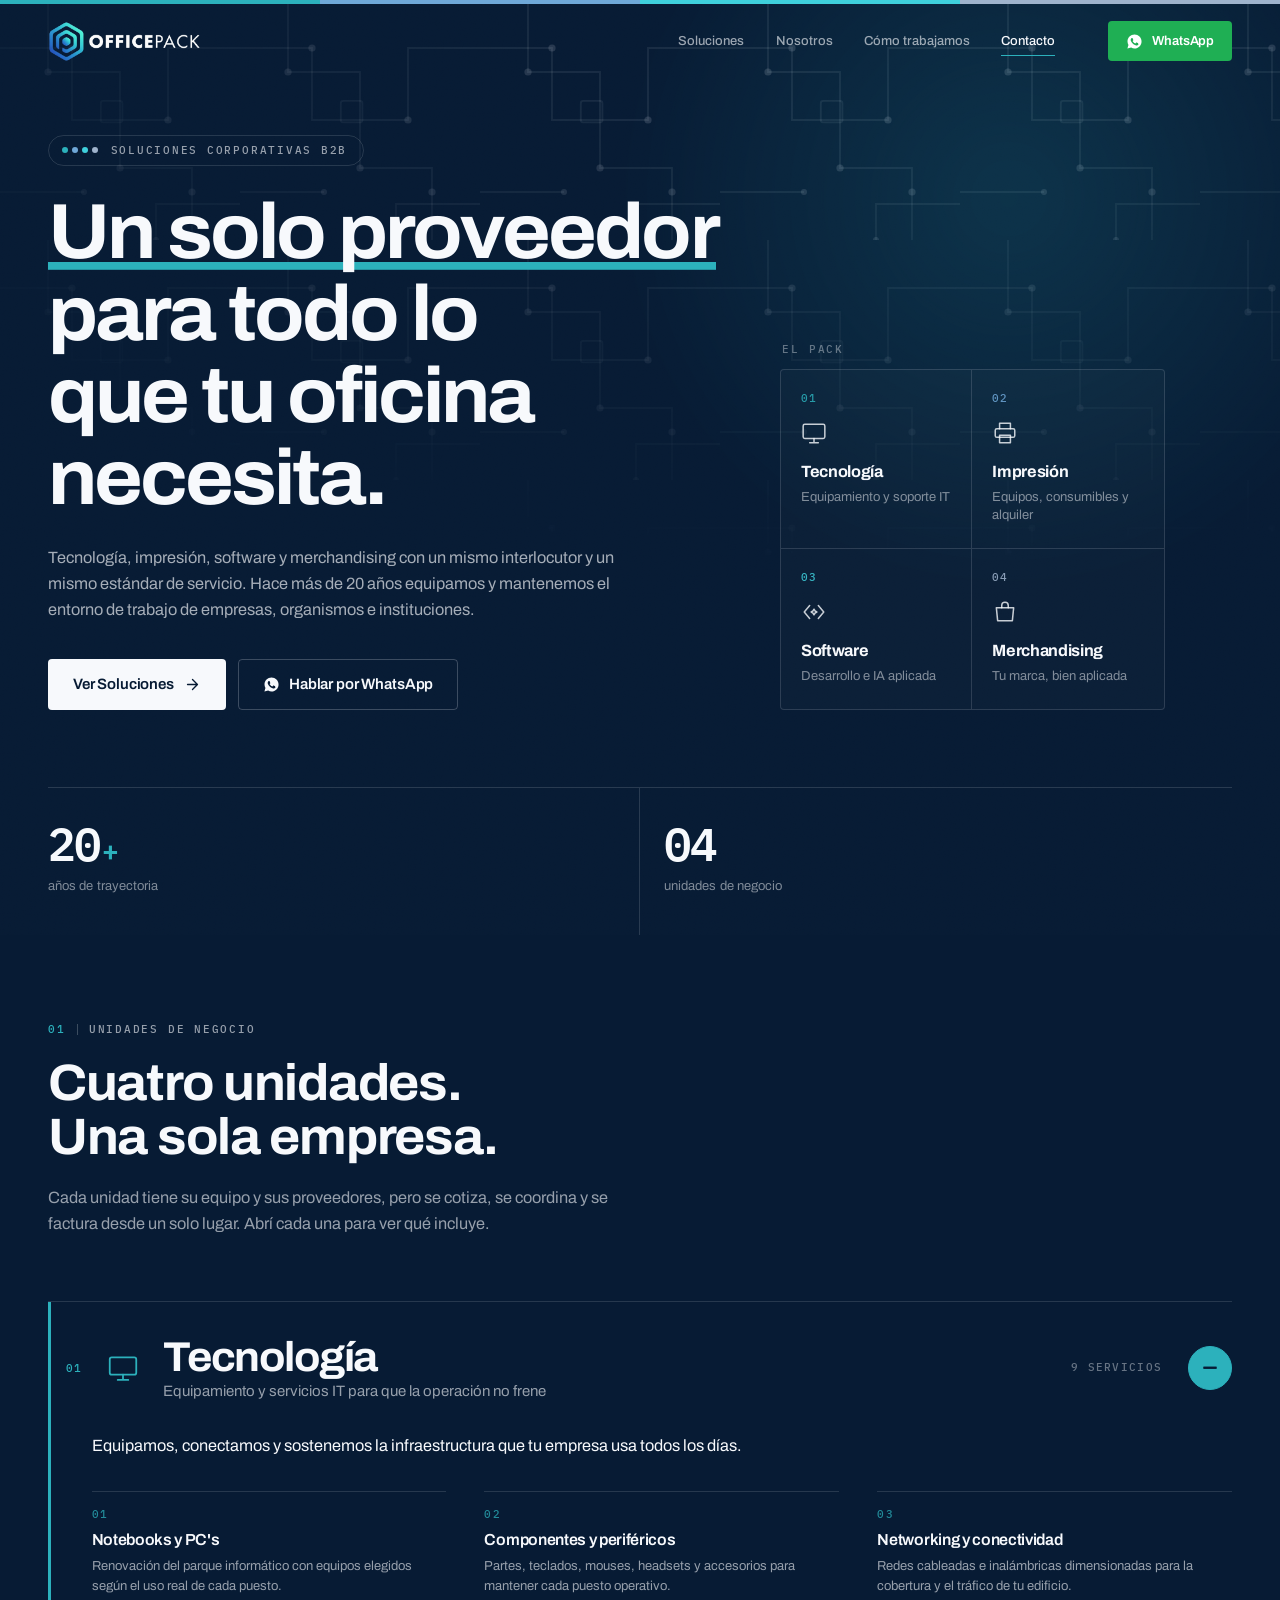
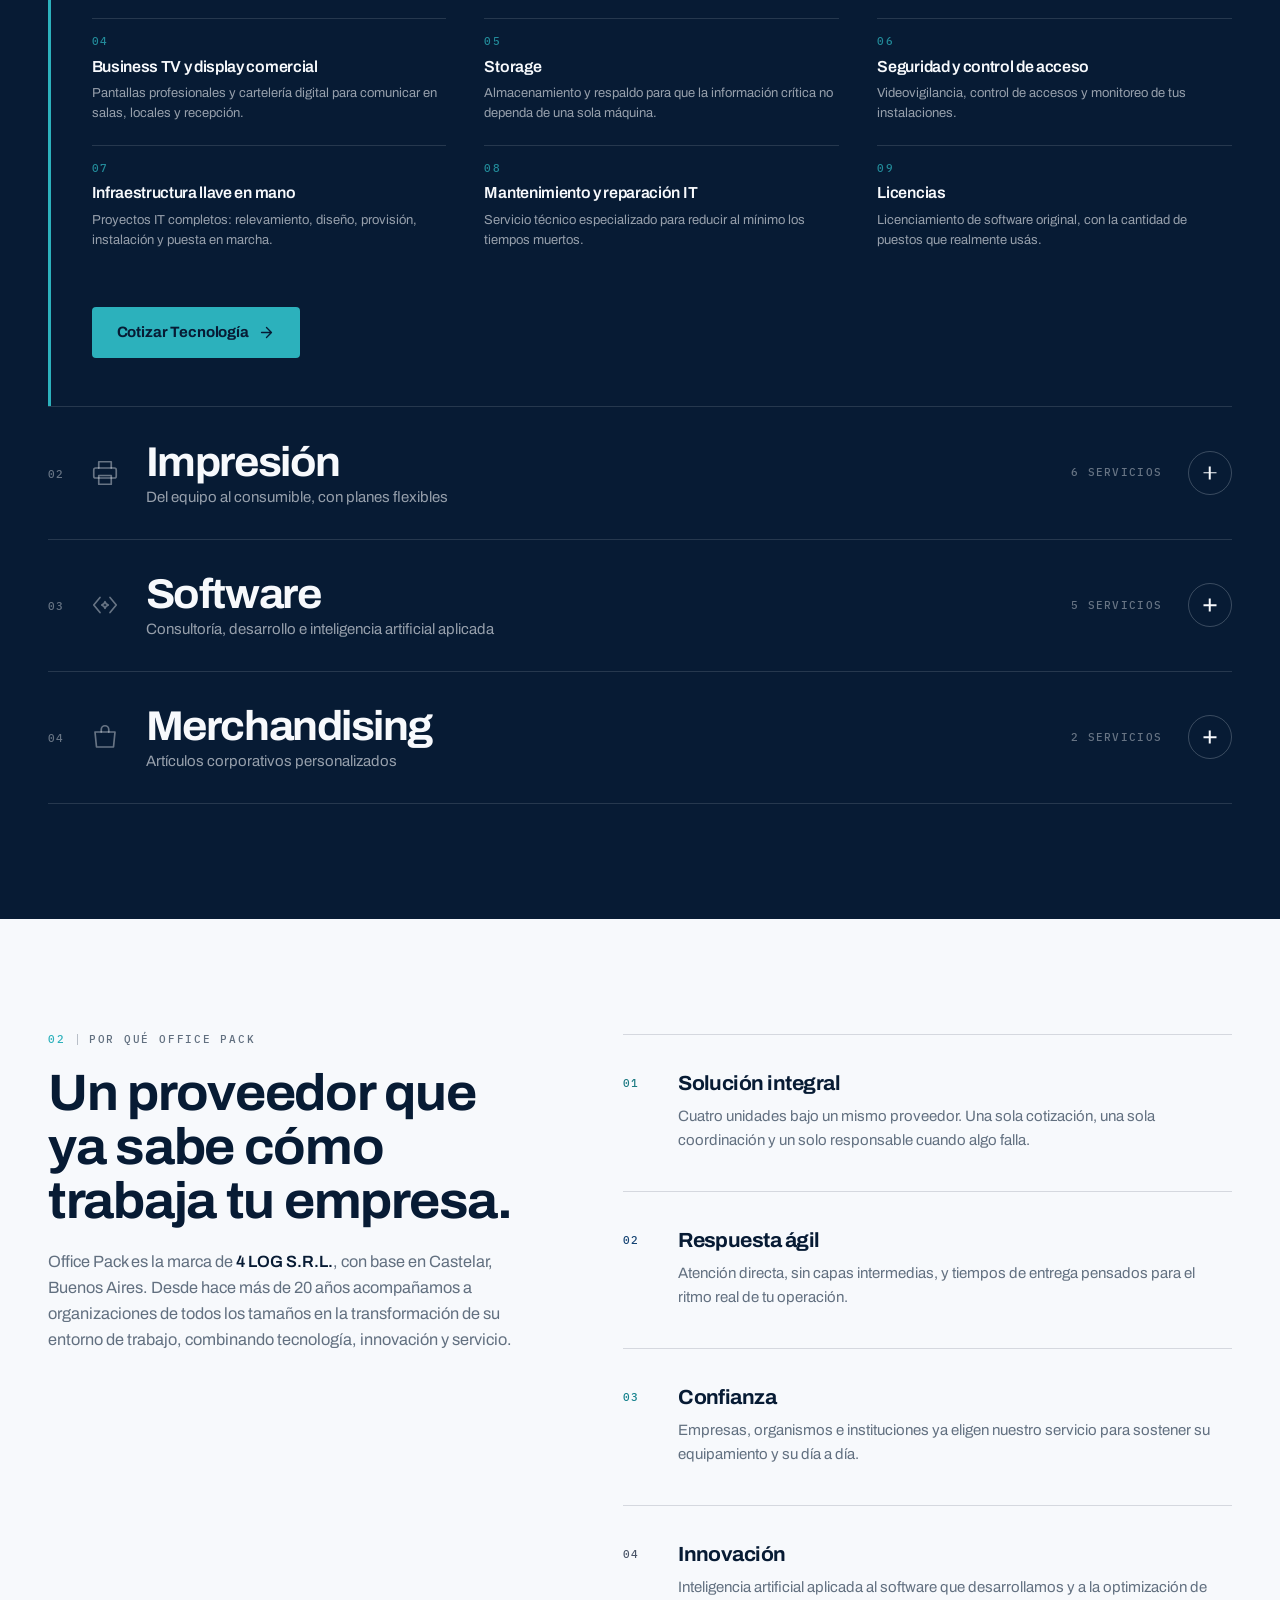
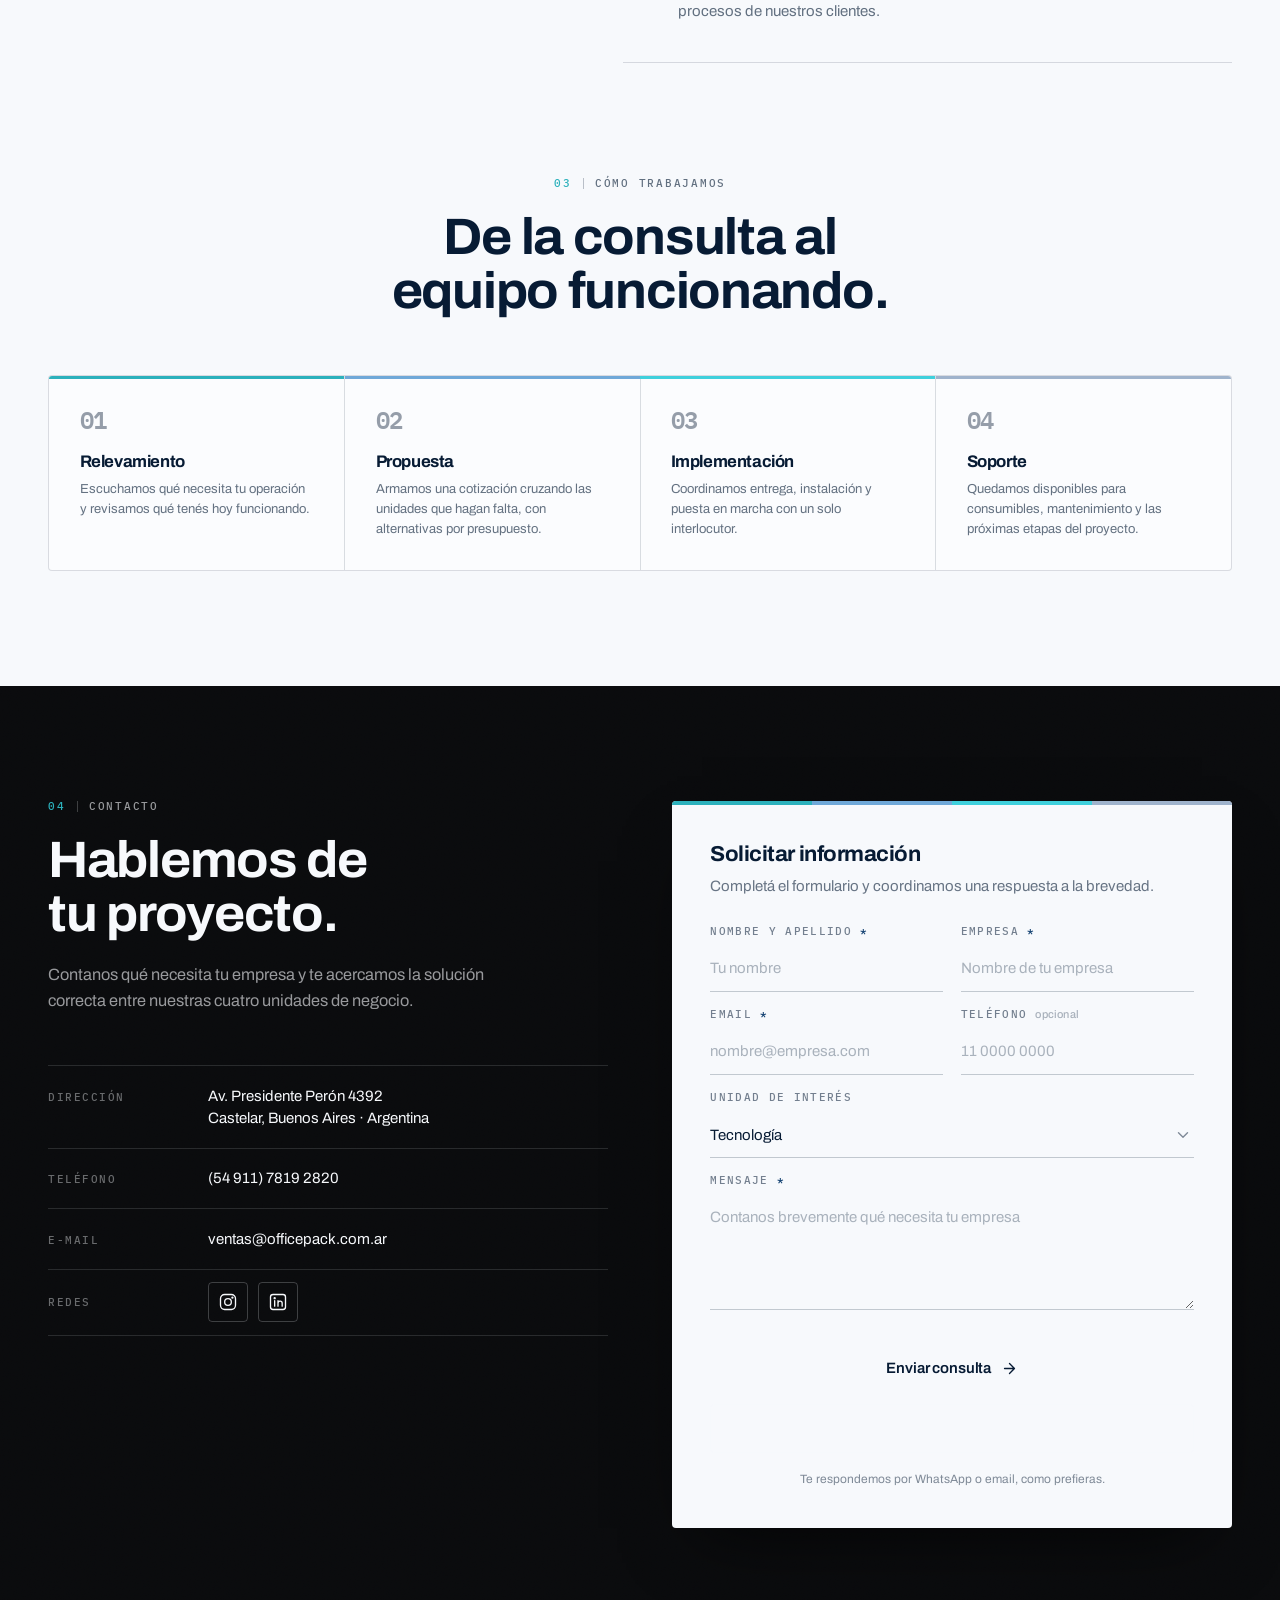
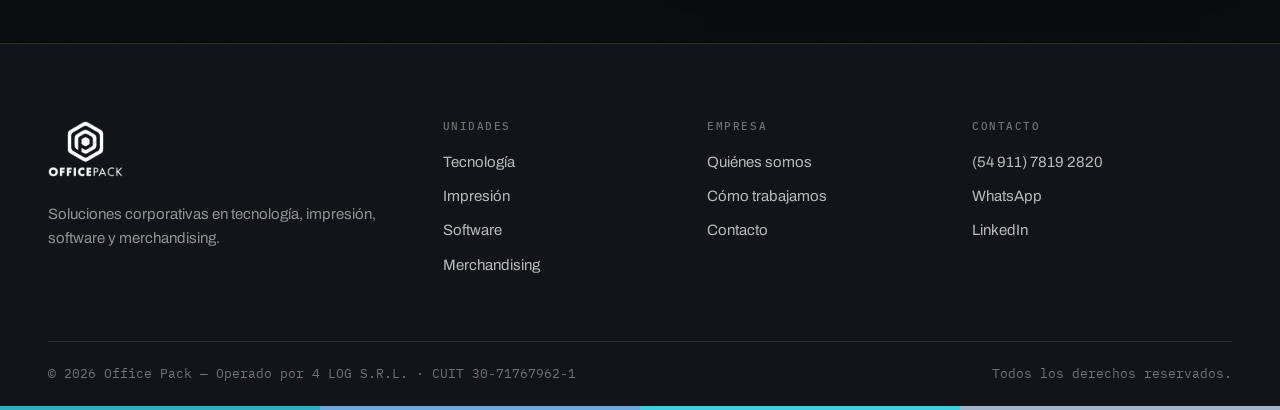
==== commit 920c74da: "Agregar e-mail y redes al contacto, y reordenar servicios - Contacto: se suman las filas E-mail (mai" ====
--- a/index.html
+++ b/index.html
@@ -215,7 +215,7 @@
               <span class="unit__name">Tecnología</span>
               <span class="unit__tag">Equipamiento y servicios IT para que la operación no frene</span>
             </span>
-            <span class="unit__meta">8 servicios</span>
+            <span class="unit__meta">9 servicios</span>
             <span class="unit__plus" aria-hidden="true"></span>
           </button>
         </h3>
@@ -232,6 +232,7 @@
                 <li><span class="n">06</span><h4>Seguridad y control de acceso</h4><p>Videovigilancia, control de accesos y monitoreo de tus instalaciones.</p></li>
                 <li><span class="n">07</span><h4>Infraestructura llave en mano</h4><p>Proyectos IT completos: relevamiento, diseño, provisión, instalación y puesta en marcha.</p></li>
                 <li><span class="n">08</span><h4>Mantenimiento y reparación IT</h4><p>Servicio técnico especializado para reducir al mínimo los tiempos muertos.</p></li>
+                <li><span class="n">09</span><h4>Licencias</h4><p>Licenciamiento de software original, con la cantidad de puestos que realmente usás.</p></li>
               </ul>
               <div class="unit__cta">
                 <button class="btn btn--unit" data-quote="Tecnología">Cotizar Tecnología
@@ -265,7 +266,7 @@
                 <li><span class="n">01</span><h4>Impresoras y multifuncionales láser</h4><p>Equipos color y monocromo para volúmenes chicos, medianos y de alta demanda.</p></li>
                 <li><span class="n">02</span><h4>Toners originales y compatibles</h4><p>Consumibles con stock disponible y entrega inmediata, para no frenar la operación.</p></li>
                 <li><span class="n">03</span><h4>Impresión 3D</h4><p>Provisión de Impresoras 3D, filamentos y repuestos.</p></li>
-                <li><span class="n">04</span><h4>Alquiler y costo por copia</h4><p>Planes flexibles: pagás por lo que imprimís, con equipo y service incluidos.</p></li>
+                <li><span class="n">04</span><h4>Alquiler costo por copia</h4><p>Planes flexibles: pagás por lo que imprimís, con equipo y service incluidos.</p></li>
                 <li><span class="n">05</span><h4>Mantenimiento y reparación</h4><p>Servicio técnico sobre impresoras láser, con foco en la continuidad del servicio.</p></li>
                 <li><span class="n">06</span><h4>Gestión documental</h4><p>Soluciones para digitalizado e indexación de documentos. Equipos para escaneo de alto volúmen.</p></li>
               </ul>
@@ -289,7 +290,7 @@
               <span class="unit__name">Software</span>
               <span class="unit__tag">Consultoría, desarrollo e inteligencia artificial aplicada</span>
             </span>
-            <span class="unit__meta">6 servicios</span>
+            <span class="unit__meta">5 servicios</span>
             <span class="unit__plus" aria-hidden="true"></span>
           </button>
         </h3>
@@ -302,8 +303,7 @@
                 <li><span class="n">02</span><h4>CRM Tool</h4><p>Clientes, oportunidades y seguimiento comercial ordenados en un solo lugar.</p></li>
                 <li><span class="n">03</span><h4>Ecommerce Pricing Tool</h4><p>Optimización inteligente de precios para tiendas online con catálogos que cambian todo el tiempo.</p></li>
                 <li><span class="n">04</span><h4>Cursos y capacitaciones</h4><p>Formación práctica para que tu equipo adopte IA en el día a día, no en la teoría.</p></li>
-                <li><span class="n">05</span><h4>Licencias</h4><p>Licenciamiento de software original, con la cantidad de puestos que realmente usás.</p></li>
-                <li><span class="n">06</span><h4>Seguridad informática</h4><p>Protección de datos, redes y accesos con criterios que tu equipo puede sostener.</p></li>
+                <li><span class="n">05</span><h4>Seguridad informática</h4><p>Protección de datos, redes y accesos con criterios que tu equipo puede sostener.</p></li>
               </ul>
               <div class="unit__cta">
                 <button class="btn btn--unit" data-quote="Software">Cotizar Software
@@ -459,6 +459,21 @@
             <dt>Teléfono</dt>
             <dd><a href="tel:+5491178192820">(54 911) 7819 2820</a></dd>
           </div>
+          <div>
+            <dt>E-mail</dt>
+            <dd><a href="mailto:ventas@officepack.com.ar">ventas@officepack.com.ar</a></dd>
+          </div>
+          <div class="infolist__social">
+            <dt>Redes</dt>
+            <dd class="social">
+              <a href="https://www.instagram.com/office_pack/" target="_blank" rel="noopener" aria-label="Instagram">
+                <svg viewBox="0 0 24 24" aria-hidden="true"><rect x="3" y="3" width="18" height="18" rx="5"/><circle cx="12" cy="12" r="4"/><circle cx="17.3" cy="6.7" r=".6" fill="currentColor"/></svg>
+              </a>
+              <a href="https://www.linkedin.com/company/office-pack" target="_blank" rel="noopener" aria-label="LinkedIn">
+                <svg viewBox="0 0 24 24" aria-hidden="true"><rect x="3" y="3" width="18" height="18" rx="3"/><path d="M8 10.5V17M12 10.5V17M12 13.5a2.5 2.5 0 0 1 5 0V17"/><circle cx="8" cy="7.4" r=".6" fill="currentColor"/></svg>
+              </a>
+            </dd>
+          </div>
         </dl>
       </div>
 
--- a/assets/css/styles.css
+++ b/assets/css/styles.css
@@ -629,6 +629,15 @@
 .infolist dd{ font-size:var(--fs-sm); line-height:1.5; }
 .infolist a{ transition:color var(--t); border-bottom:1px solid transparent; }
 .infolist a:hover{ color:var(--c-tec); border-bottom-color:currentColor; }
+.infolist > .infolist__social{ align-items:center; padding:.8rem 0; }
+.social{ display:flex; gap:.6rem; }
+.social a{
+  display:inline-flex; align-items:center; justify-content:center;
+  width:40px; height:40px; border:1px solid var(--line-2); border-radius:var(--r-lg);
+  transition:color var(--t), border-color var(--t), background var(--t);
+}
+.social svg{ width:20px; height:20px; fill:none; stroke:currentColor; stroke-width:1.6; stroke-linecap:round; stroke-linejoin:round; }
+.infolist .social a:hover{ border-color:var(--c-tec); background:var(--surface); }
 
 /* Tarjeta de formulario */
 .formcard{
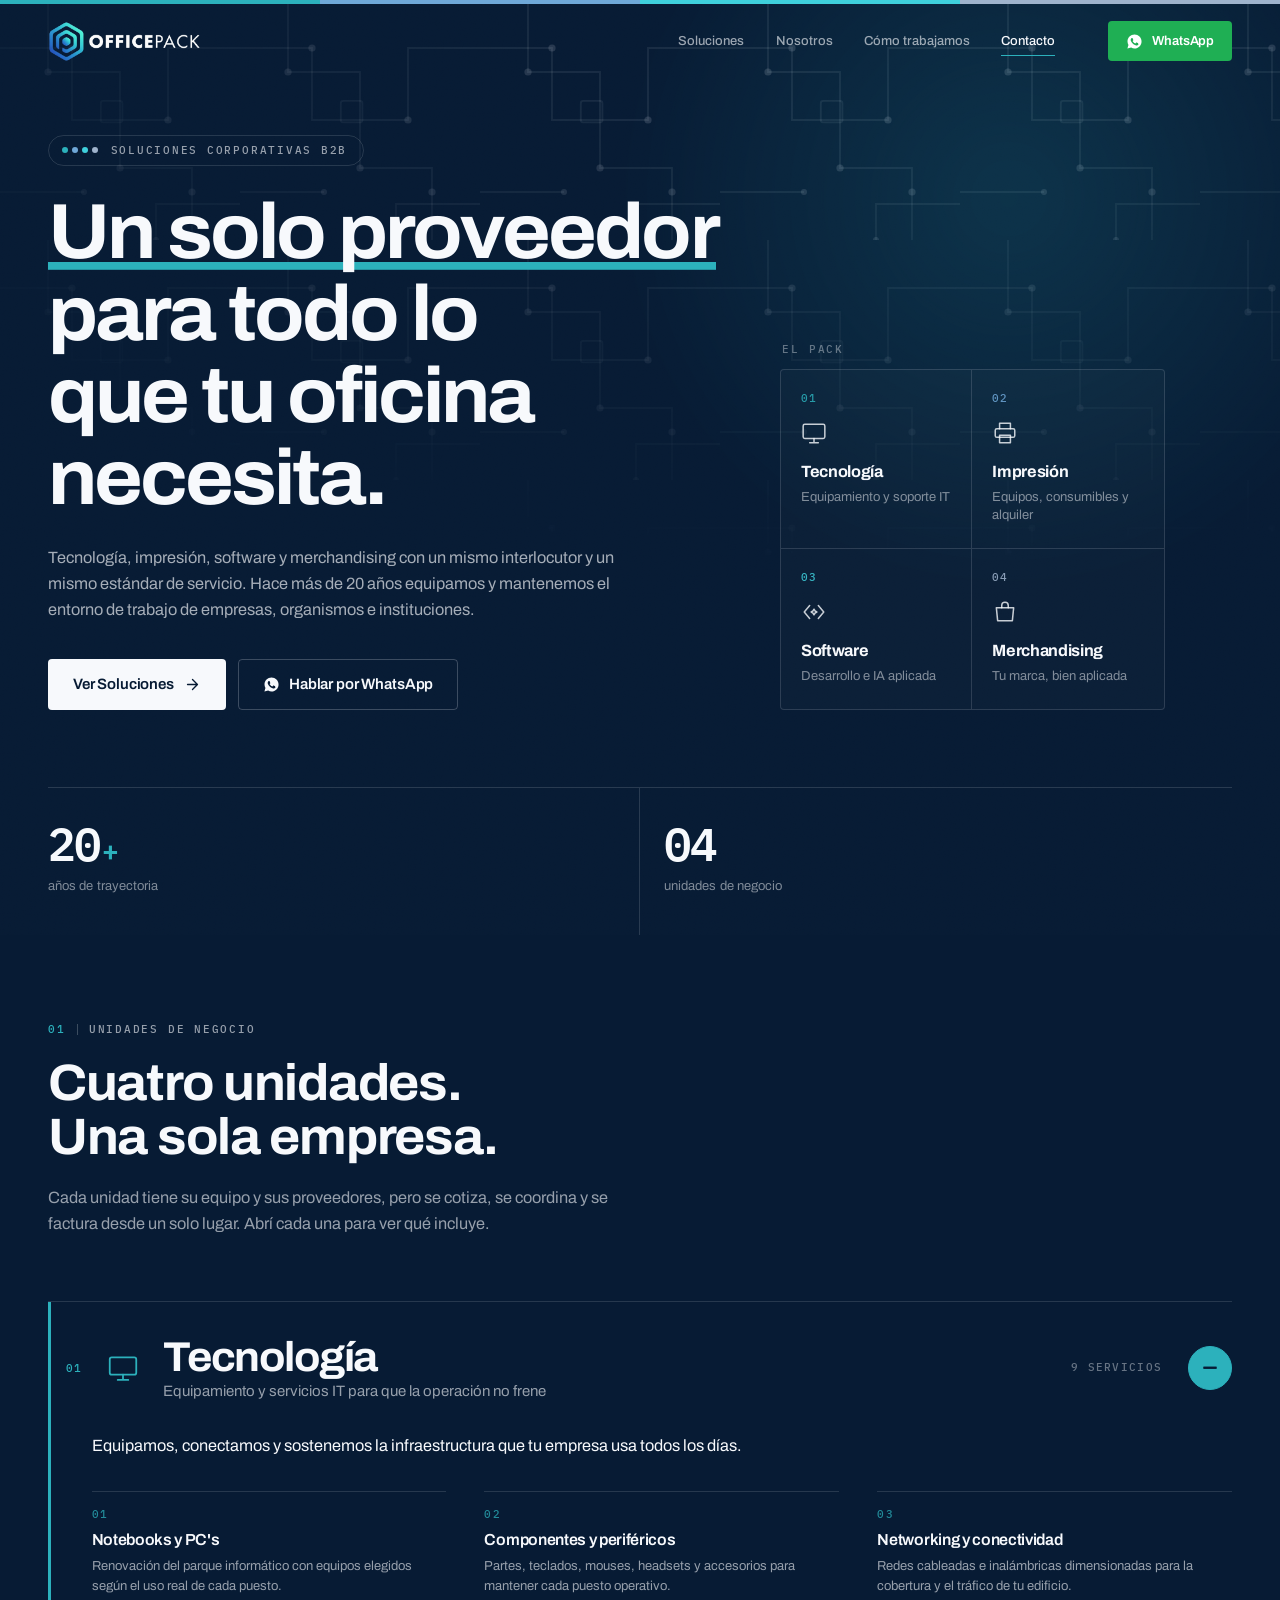
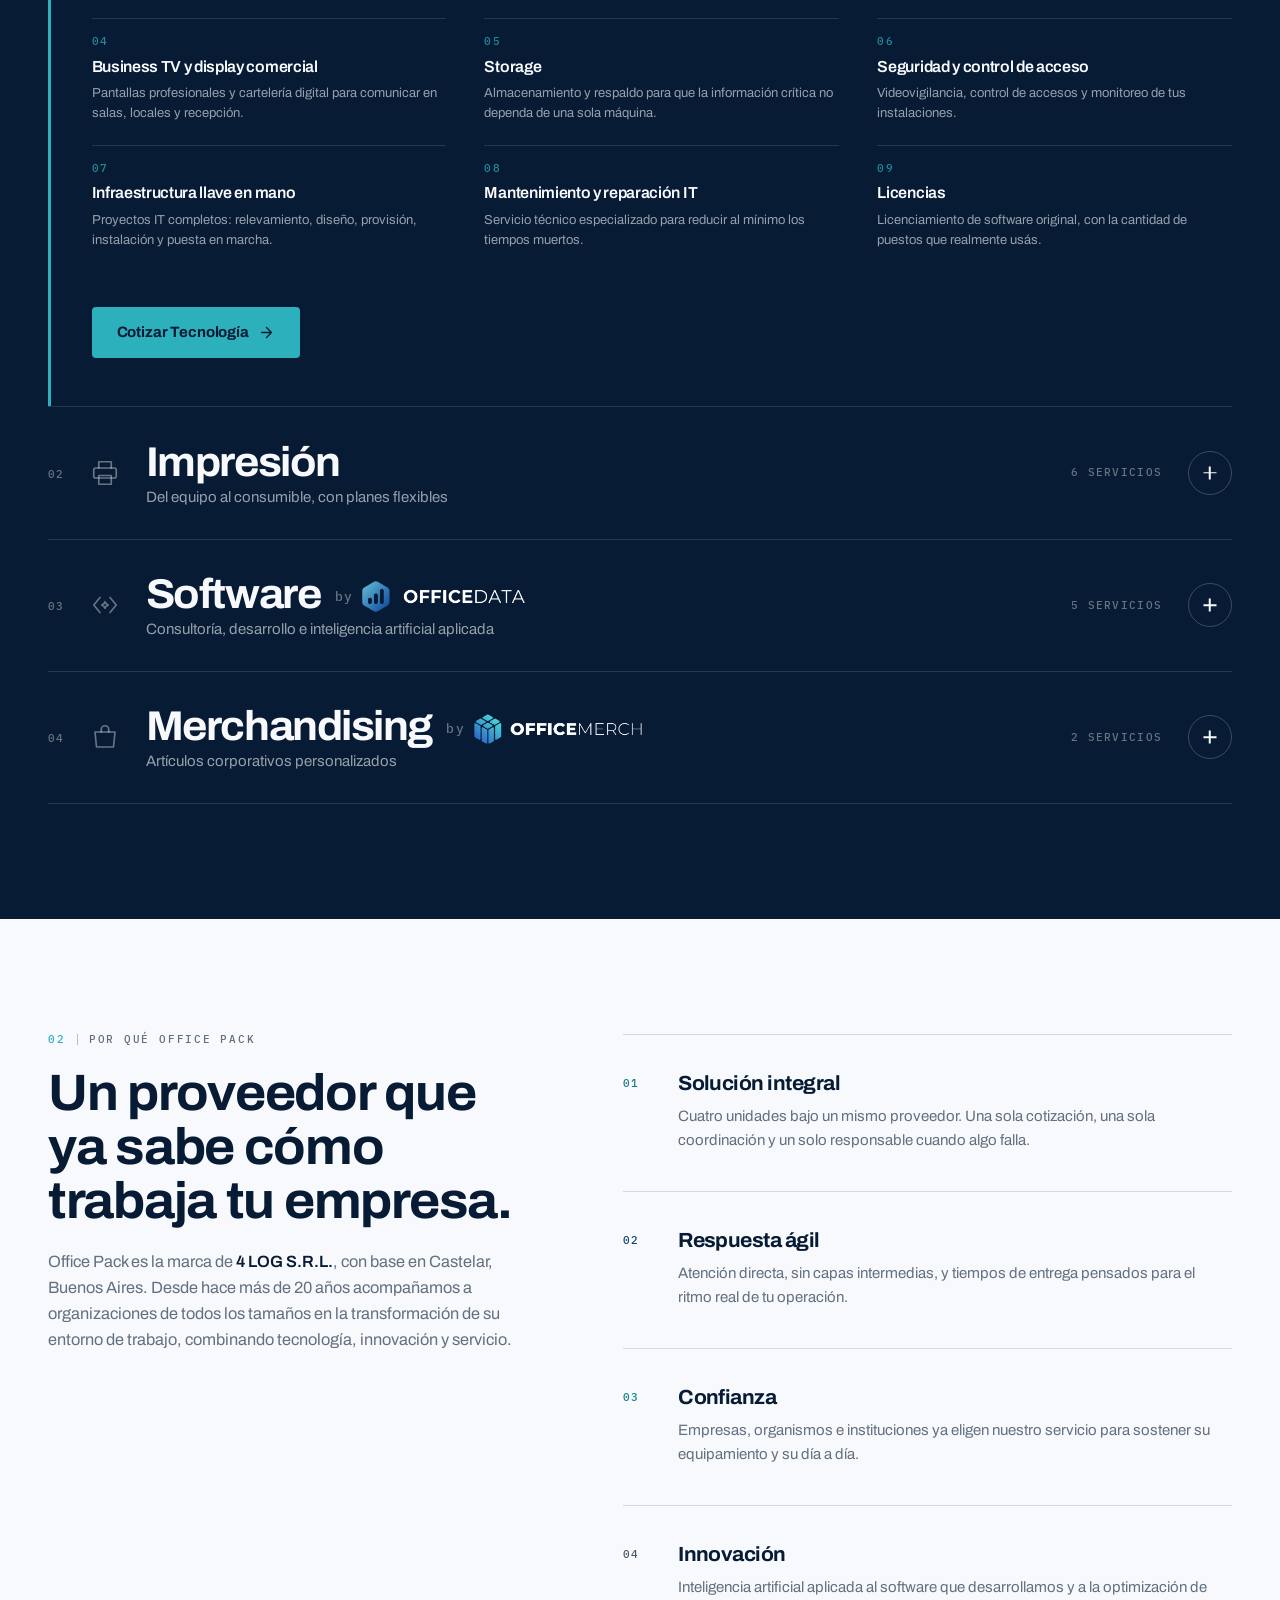
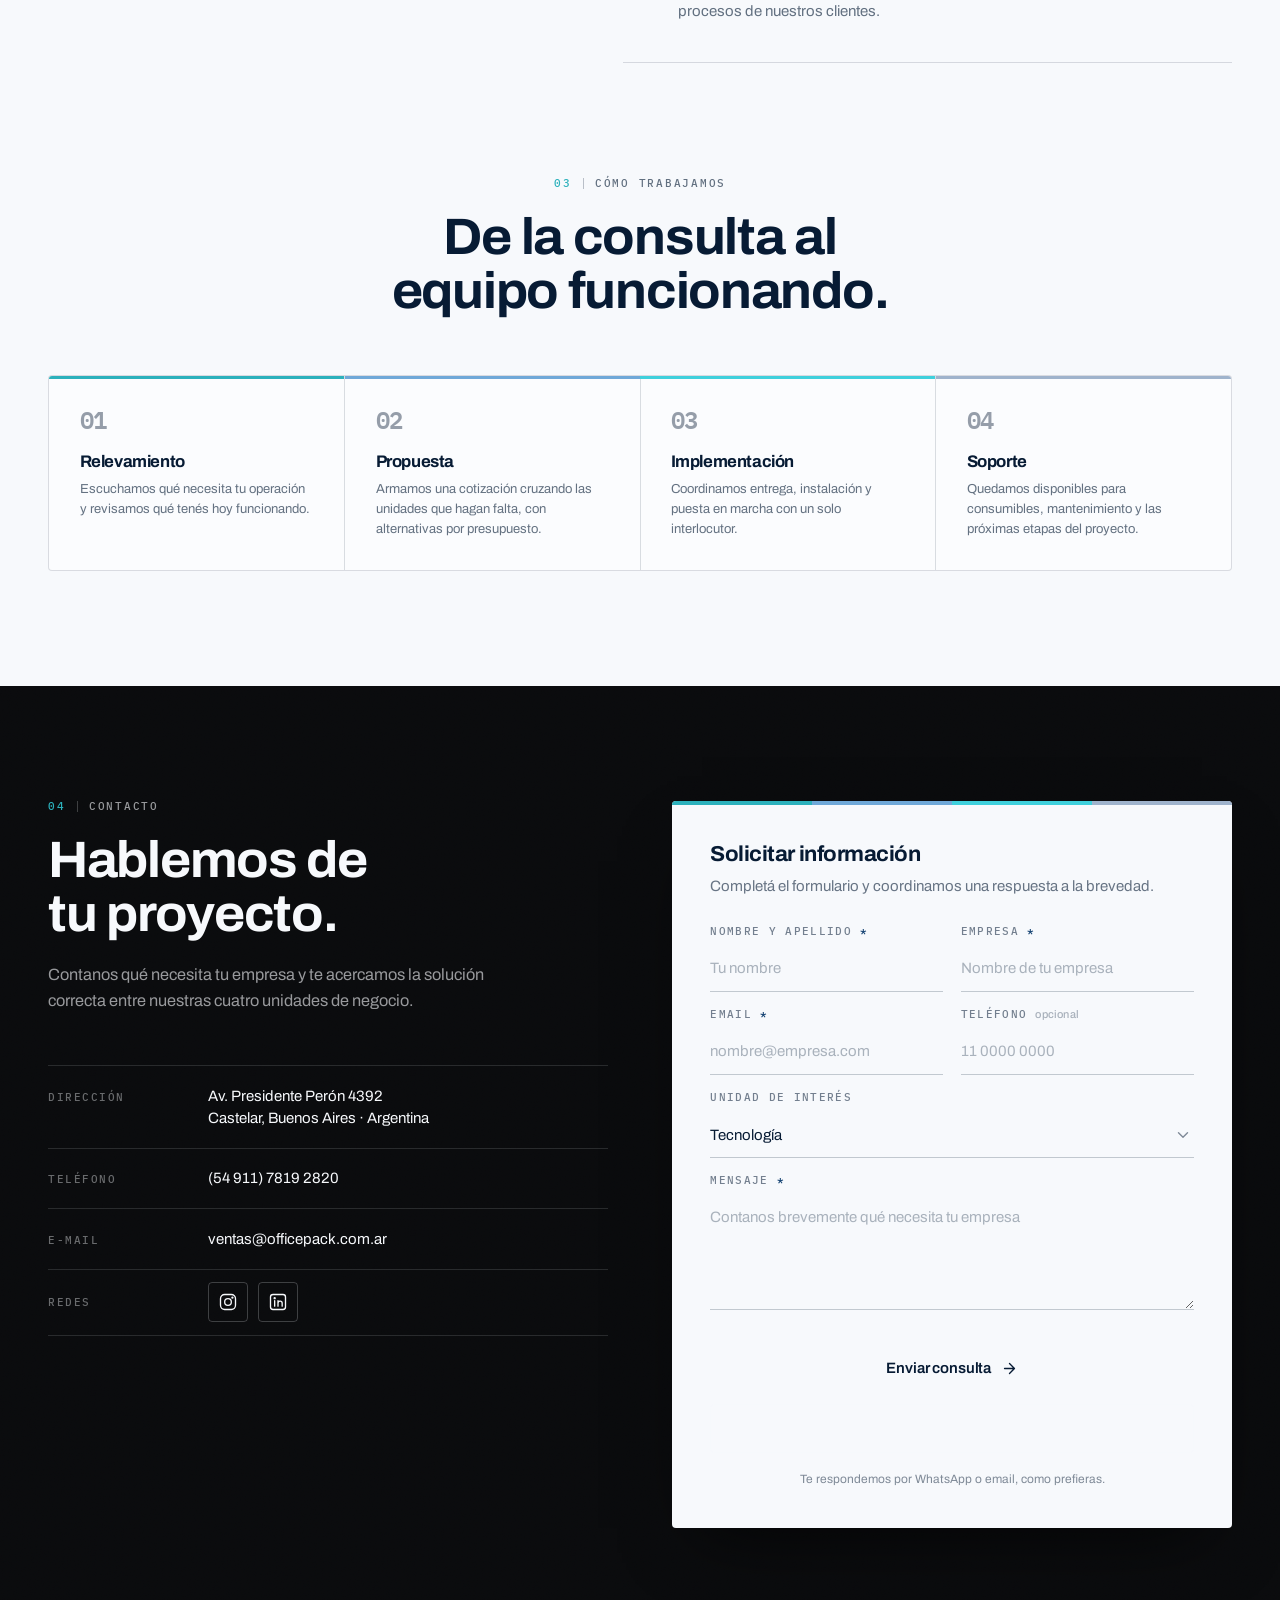
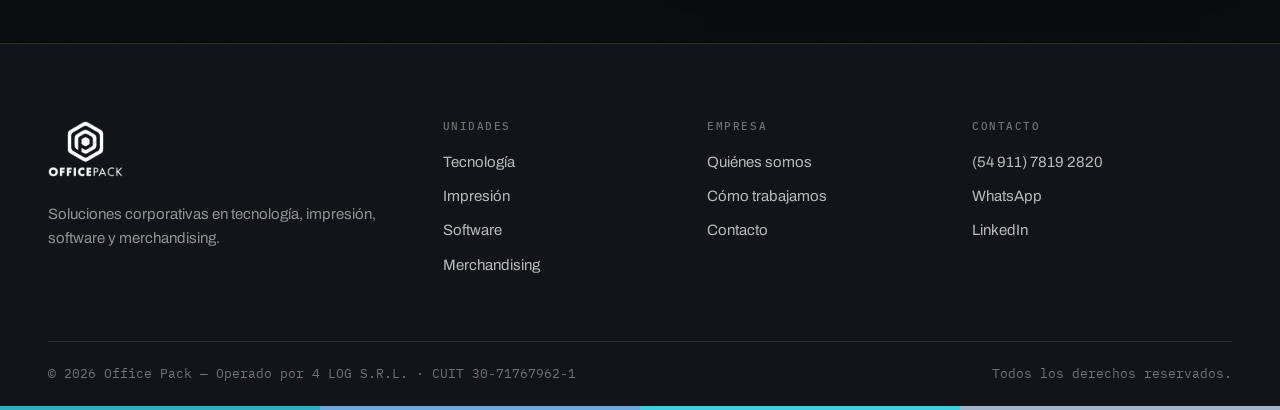
==== commit 5dc1cd63: "Agregar "by OfficeData" y "by OfficeMerch" en Software y Merchandising Los encabezados desplegables " ====
--- a/index.html
+++ b/index.html
@@ -287,7 +287,7 @@
             <span class="unit__n">03</span>
             <svg class="unit__ico" viewBox="0 0 24 24" aria-hidden="true"><path d="M8 6 3 12l5 6"/><path d="m16 6 5 6-5 6"/><path d="M12 9.4l.95 1.65 1.65.95-1.65.95L12 14.6l-.95-1.65L9.4 12l1.65-.95z"/></svg>
             <span class="unit__title">
-              <span class="unit__name">Software</span>
+              <span class="unit__name">Software<span class="unit__by">by <img src="assets/img/officedata-logo.png" alt="OfficeData"></span></span>
               <span class="unit__tag">Consultoría, desarrollo e inteligencia artificial aplicada</span>
             </span>
             <span class="unit__meta">5 servicios</span>
@@ -322,7 +322,7 @@
             <span class="unit__n">04</span>
             <svg class="unit__ico" viewBox="0 0 24 24" aria-hidden="true"><path d="M4 8h16l-1.2 12H5.2z"/><path d="M9 8V6a3 3 0 0 1 6 0v2"/></svg>
             <span class="unit__title">
-              <span class="unit__name">Merchandising</span>
+              <span class="unit__name">Merchandising<span class="unit__by">by <img src="assets/img/officemerch-logo.png" alt="OfficeMerch"></span></span>
               <span class="unit__tag">Artículos corporativos personalizados</span>
             </span>
             <span class="unit__meta">2 servicios</span>
--- a/assets/css/styles.css
+++ b/assets/css/styles.css
@@ -475,6 +475,12 @@
   font-size:clamp(1.55rem,3.4vw,2.6rem); font-weight:700;
   letter-spacing:-.035em; font-stretch:104%; line-height:1.02;
 }
+.unit__by{
+  display:inline-flex; align-items:center; gap:.55rem; margin-left:.9rem;
+  vertical-align:middle;
+  font:500 var(--fs-xs)/1 var(--mono); letter-spacing:.1em; color:var(--fg-mute);
+}
+.unit__by img{ height:clamp(1.4rem,2.4vw,2rem); width:auto; }
 .unit__tag{
   display:block; margin-top:.4rem;
   font-size:var(--fs-sm); color:var(--fg-dim);
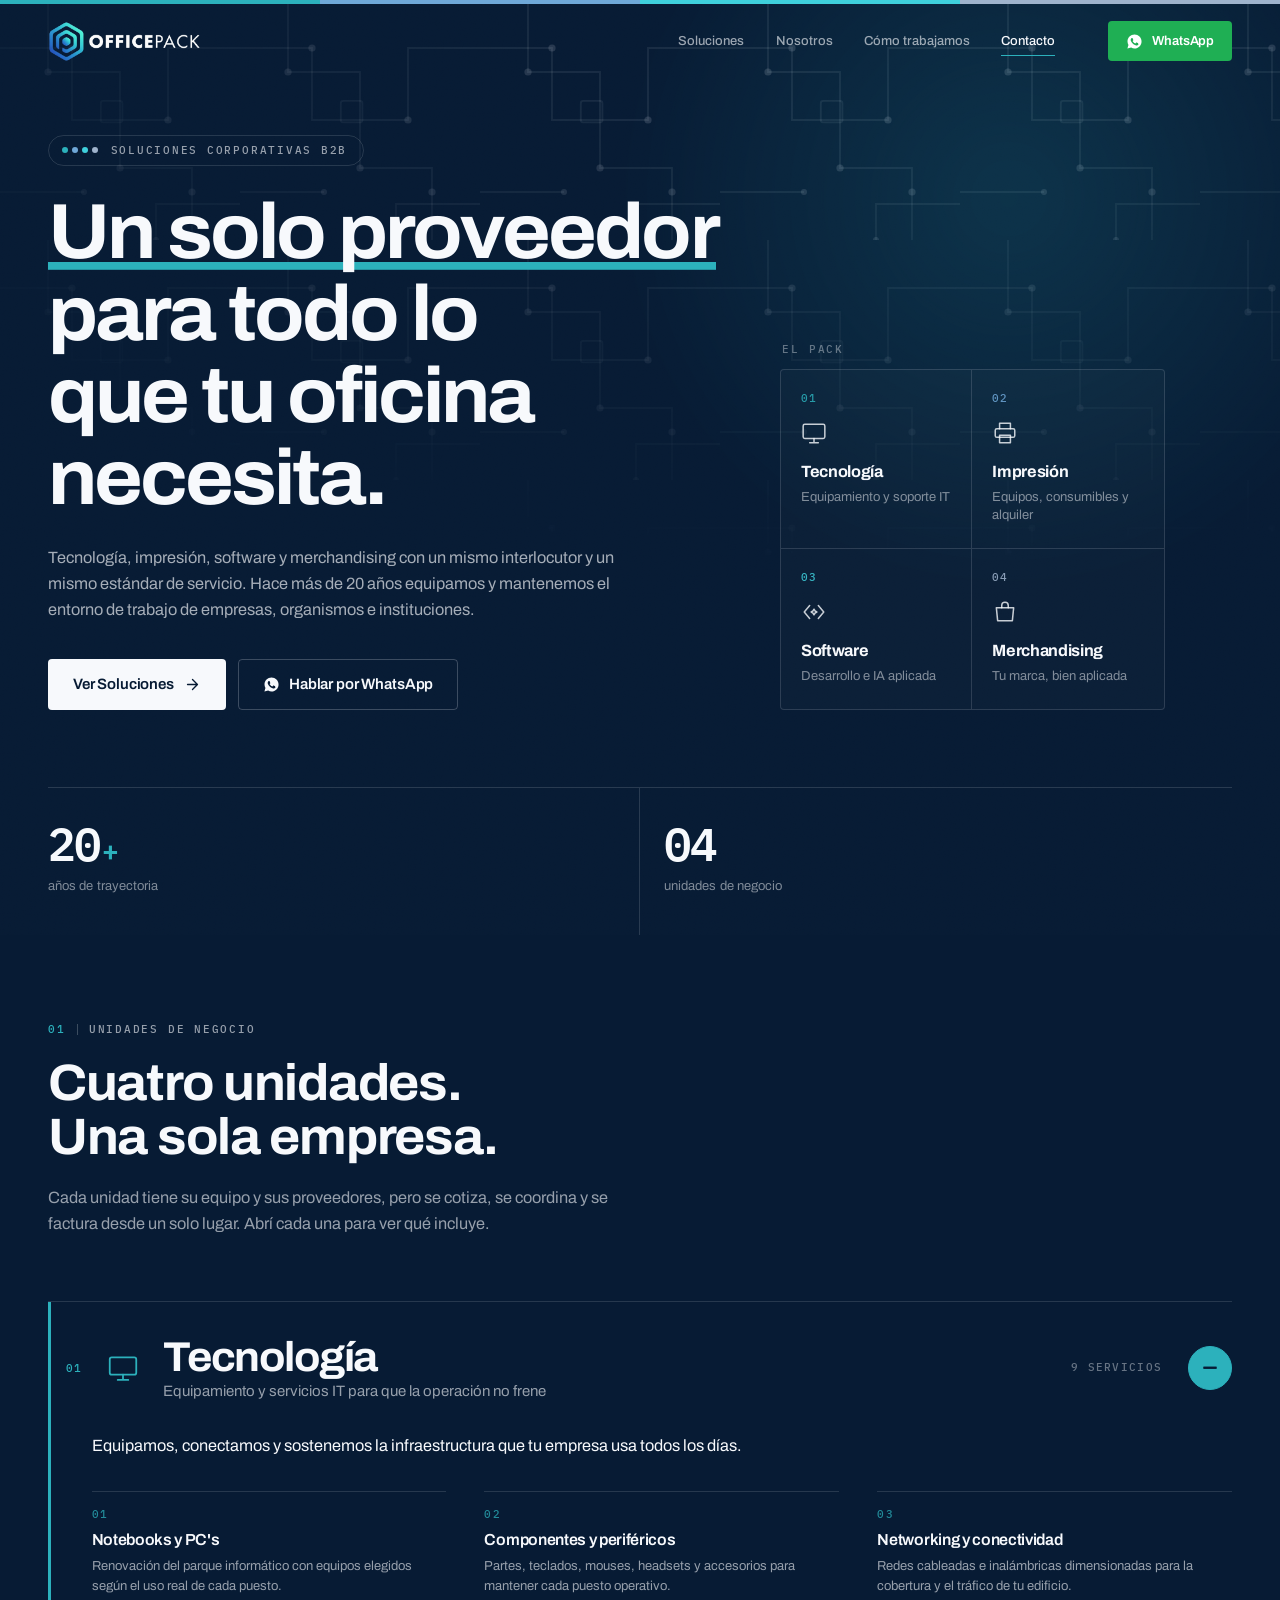
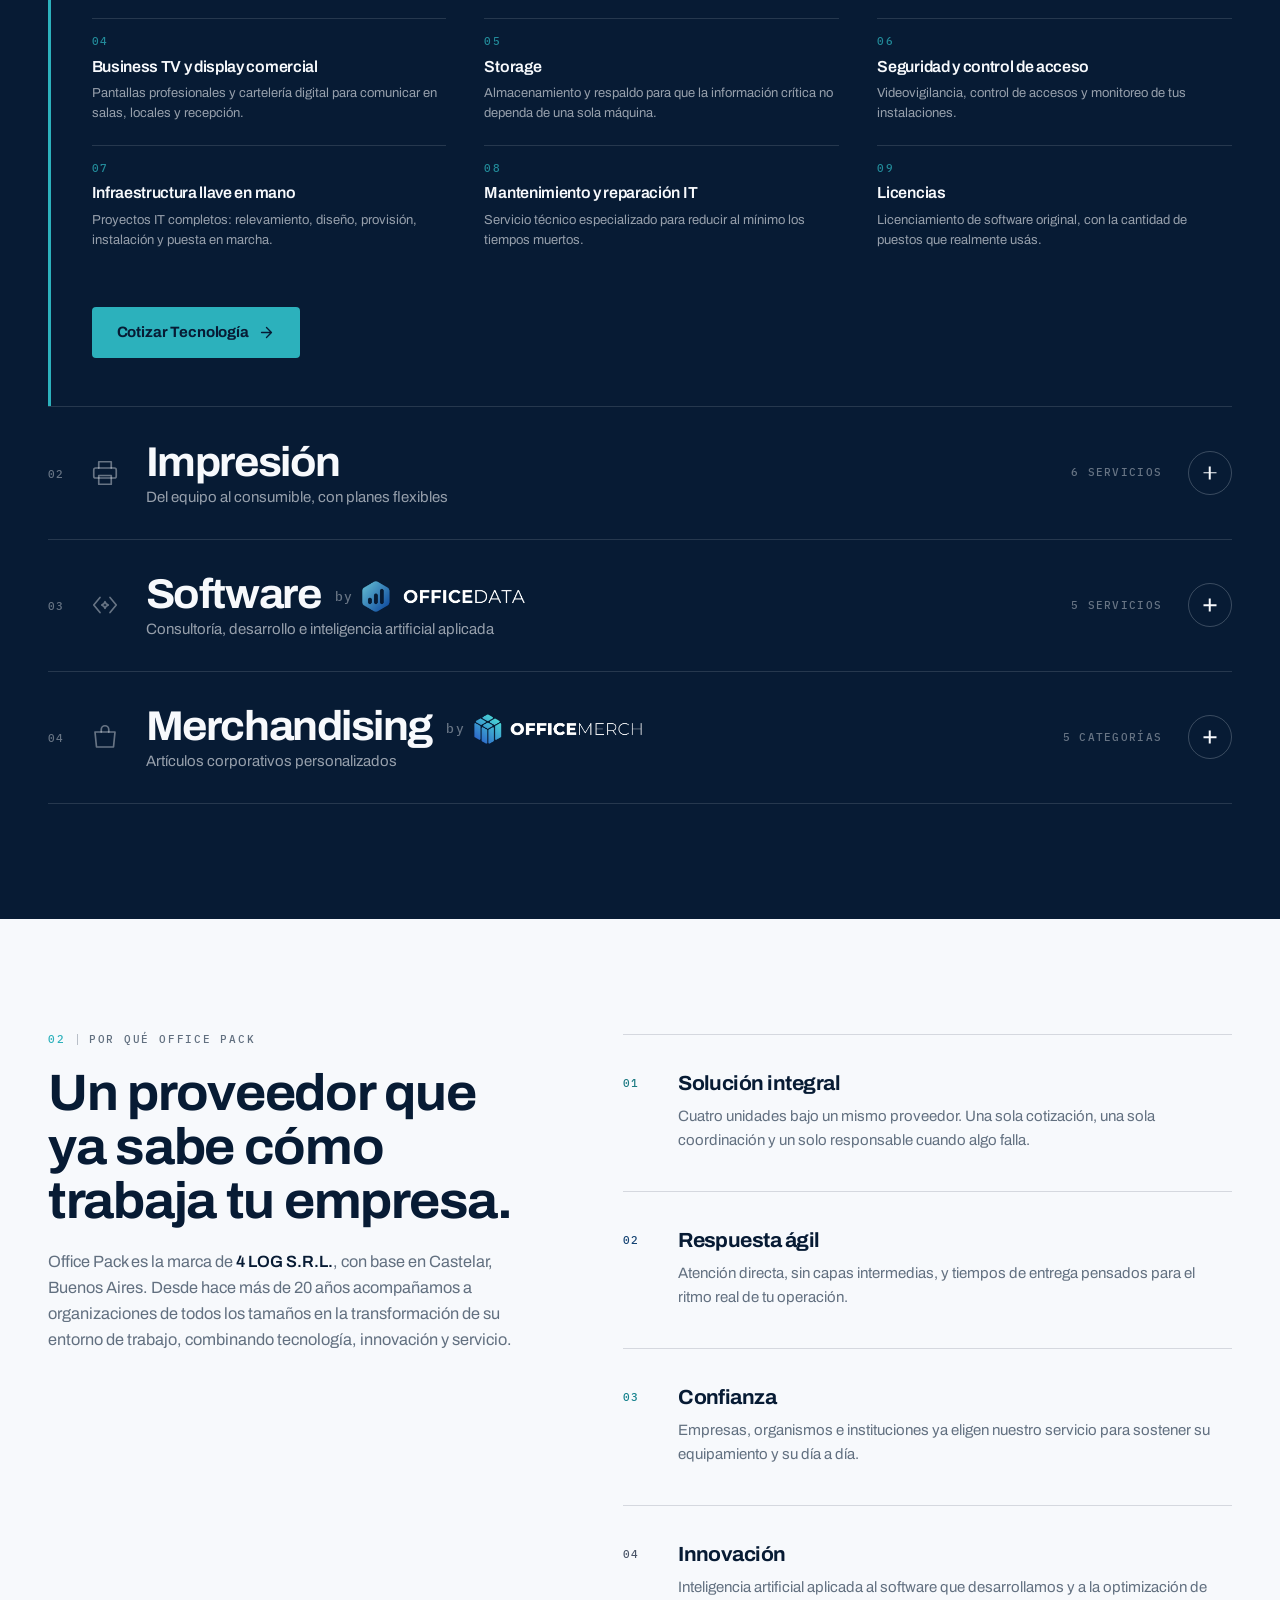
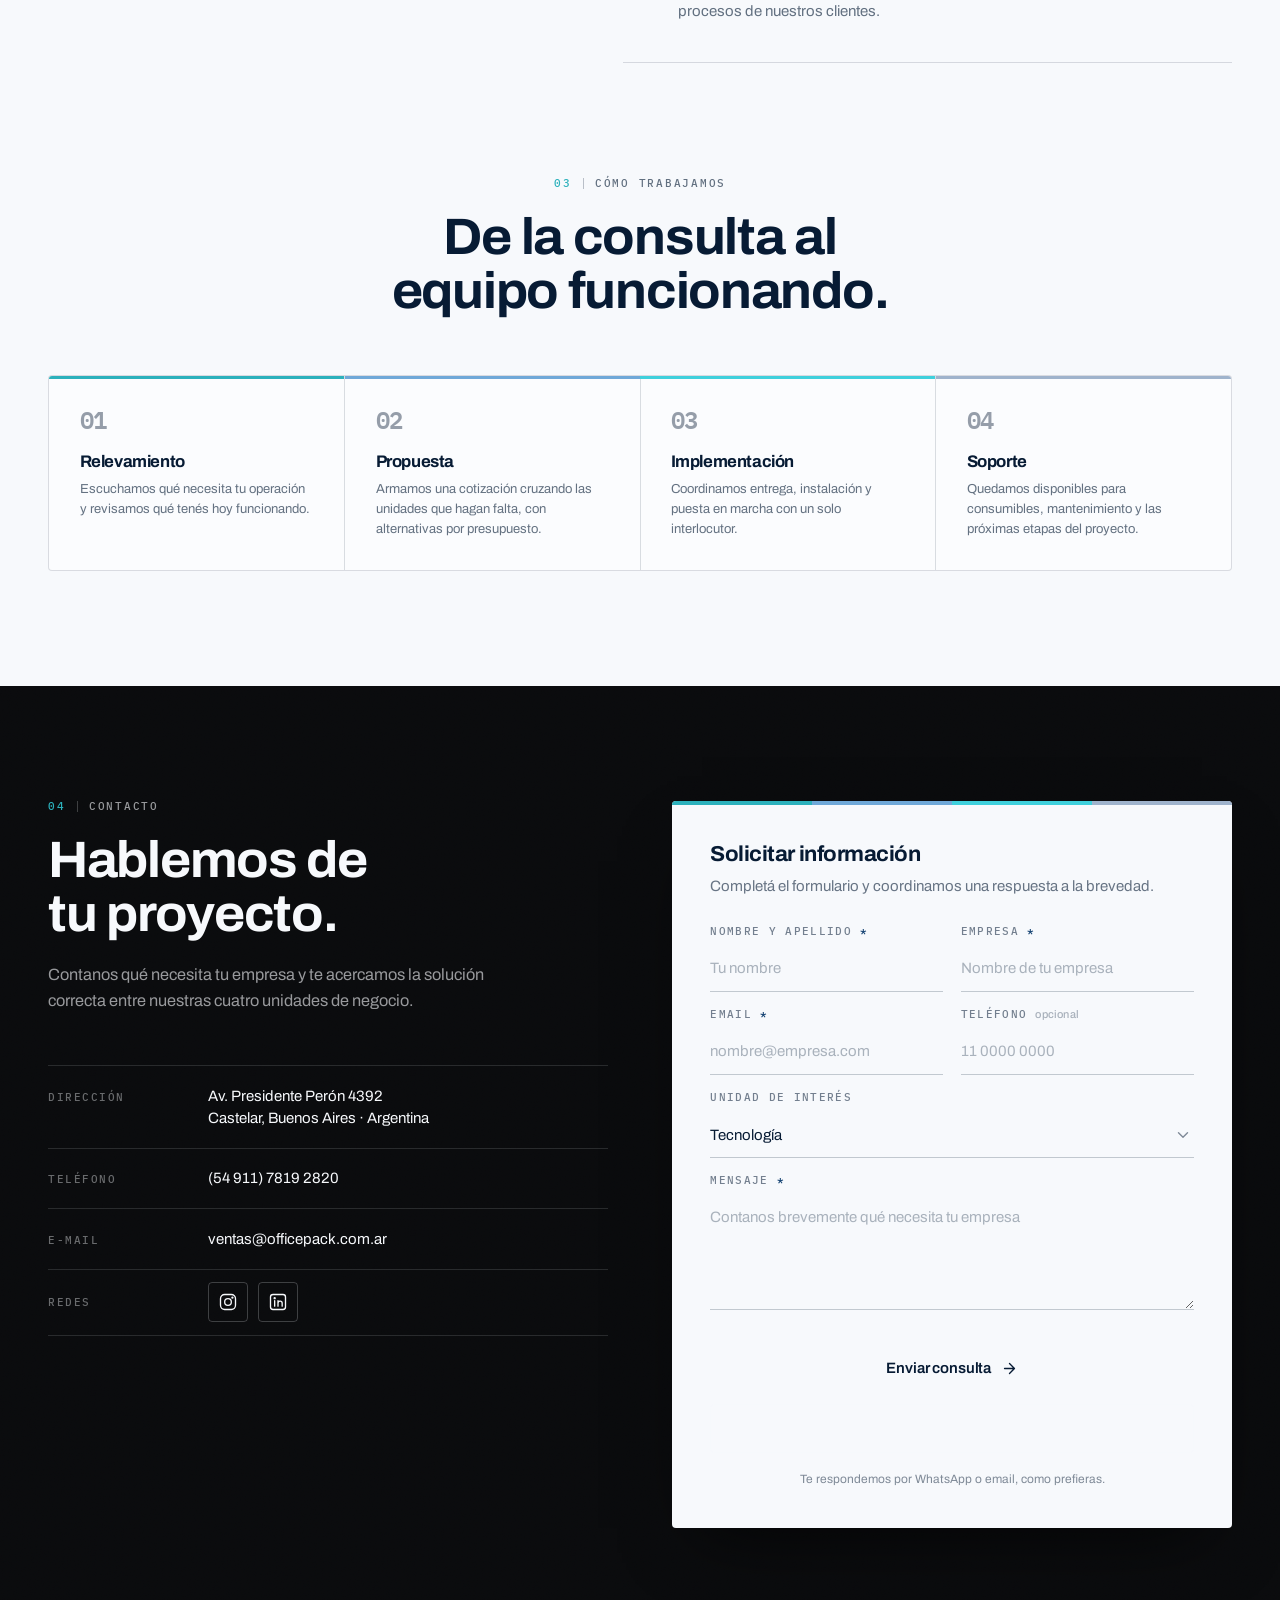
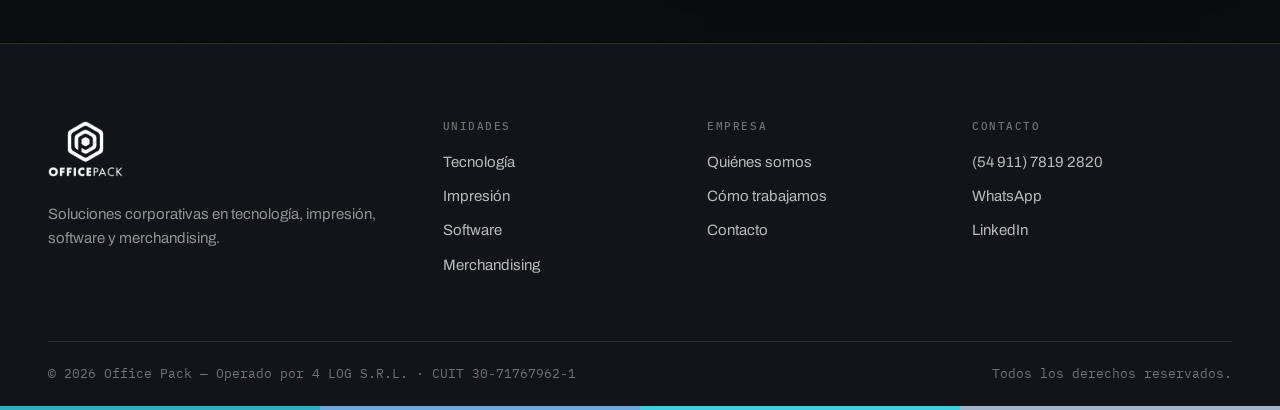
==== commit 7ae020de: "Reemplazar productos de Merchandising por las 5 categorias de la unidad Se sustituyen "Vasos persona" ====
--- a/index.html
+++ b/index.html
@@ -325,7 +325,7 @@
               <span class="unit__name">Merchandising<span class="unit__by">by <img src="assets/img/officemerch-logo.png" alt="OfficeMerch"></span></span>
               <span class="unit__tag">Artículos corporativos personalizados</span>
             </span>
-            <span class="unit__meta">2 servicios</span>
+            <span class="unit__meta">5 categorías</span>
             <span class="unit__plus" aria-hidden="true"></span>
           </button>
         </h3>
@@ -333,9 +333,12 @@
           <div class="unit__clip">
             <div class="unit__inner">
               <p class="unit__lead">Tu marca aplicada a productos que la gente usa todos los días.</p>
-              <ul class="svc svc--2">
-                <li><span class="n">01</span><h4>Vasos personalizados</h4><p>Productos reutilizables con tu marca, pensados para eventos, oficinas y acciones internas.</p></li>
-                <li><span class="n">02</span><h4>Welcome kits e indumentaria</h4><p>Kits de bienvenida y prendas corporativas para que el primer día se sienta distinto.</p></li>
+              <ul class="svc">
+                <li><span class="n">01</span><h4>Promocionales</h4><p>Drinkware, agendas y artículos de librería, mochilas, bazar, accesorios y más.</p></li>
+                <li><span class="n">02</span><h4>Indumentaria y textil</h4><p>Uniformes y ropa de trabajo, gorras, remeras y otros textiles promocionales.</p></li>
+                <li><span class="n">03</span><h4>Gráfica y eventos</h4><p>Banners, folletería, papelería institucional, tarjetas corporativas, display para eventos y más.</p></li>
+                <li><span class="n">04</span><h4>Kits de bienvenida</h4><p>Combos para ocasiones especiales, combinaciones estándar o a medida, regalos para clientes.</p></li>
+                <li><span class="n">05</span><h4>Desarrollos a medida</h4><p>Llevamos a cabo tu idea con diseños y matrices a medida.</p></li>
               </ul>
               <div class="unit__cta">
                 <button class="btn btn--unit" data-quote="Merchandising">Cotizar Merchandising
--- a/assets/css/styles.css
+++ b/assets/css/styles.css
@@ -535,7 +535,6 @@
   column-gap:clamp(1.5rem,3vw,3rem);
   margin-left:clamp(0rem,3.4vw,3.6rem);
 }
-.svc--2{ grid-template-columns:repeat(auto-fill,minmax(320px,1fr)); max-width:56rem; }
 .svc li{
   position:relative;
   border-top:1px solid var(--line);
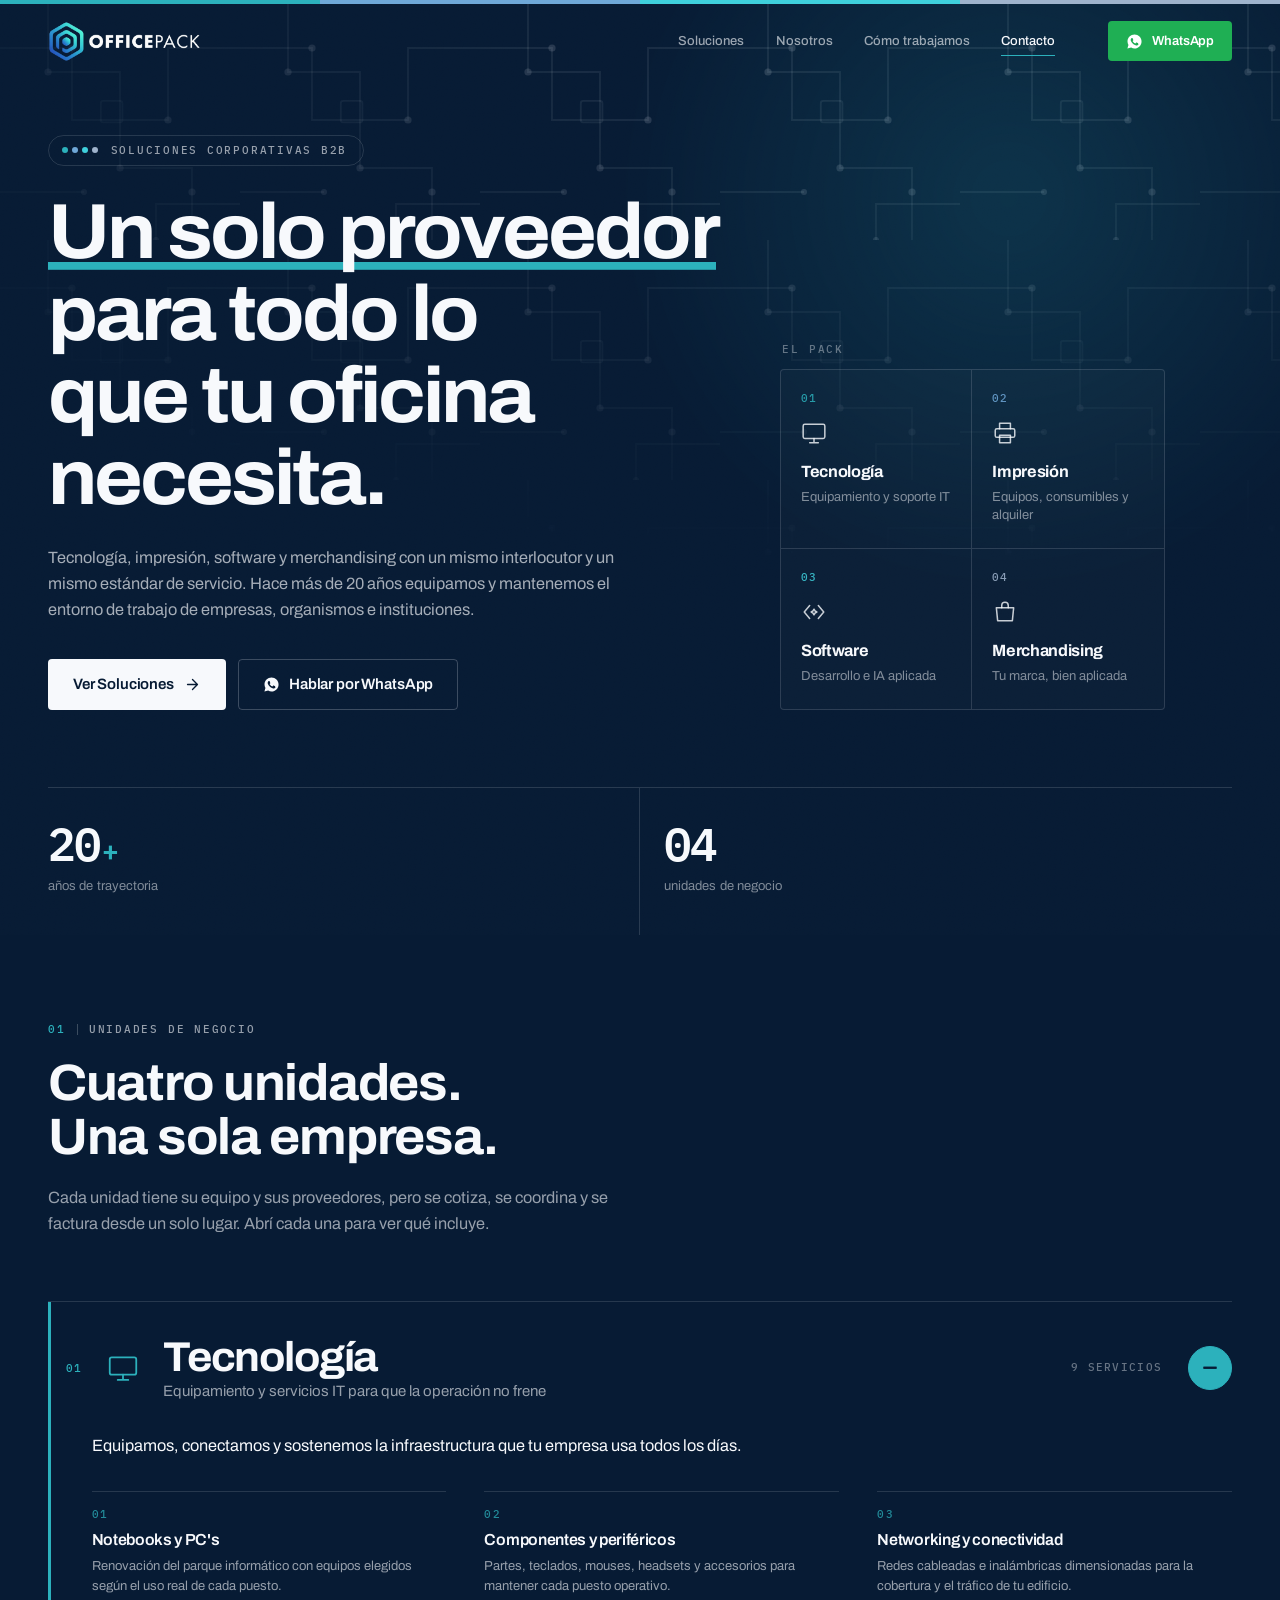
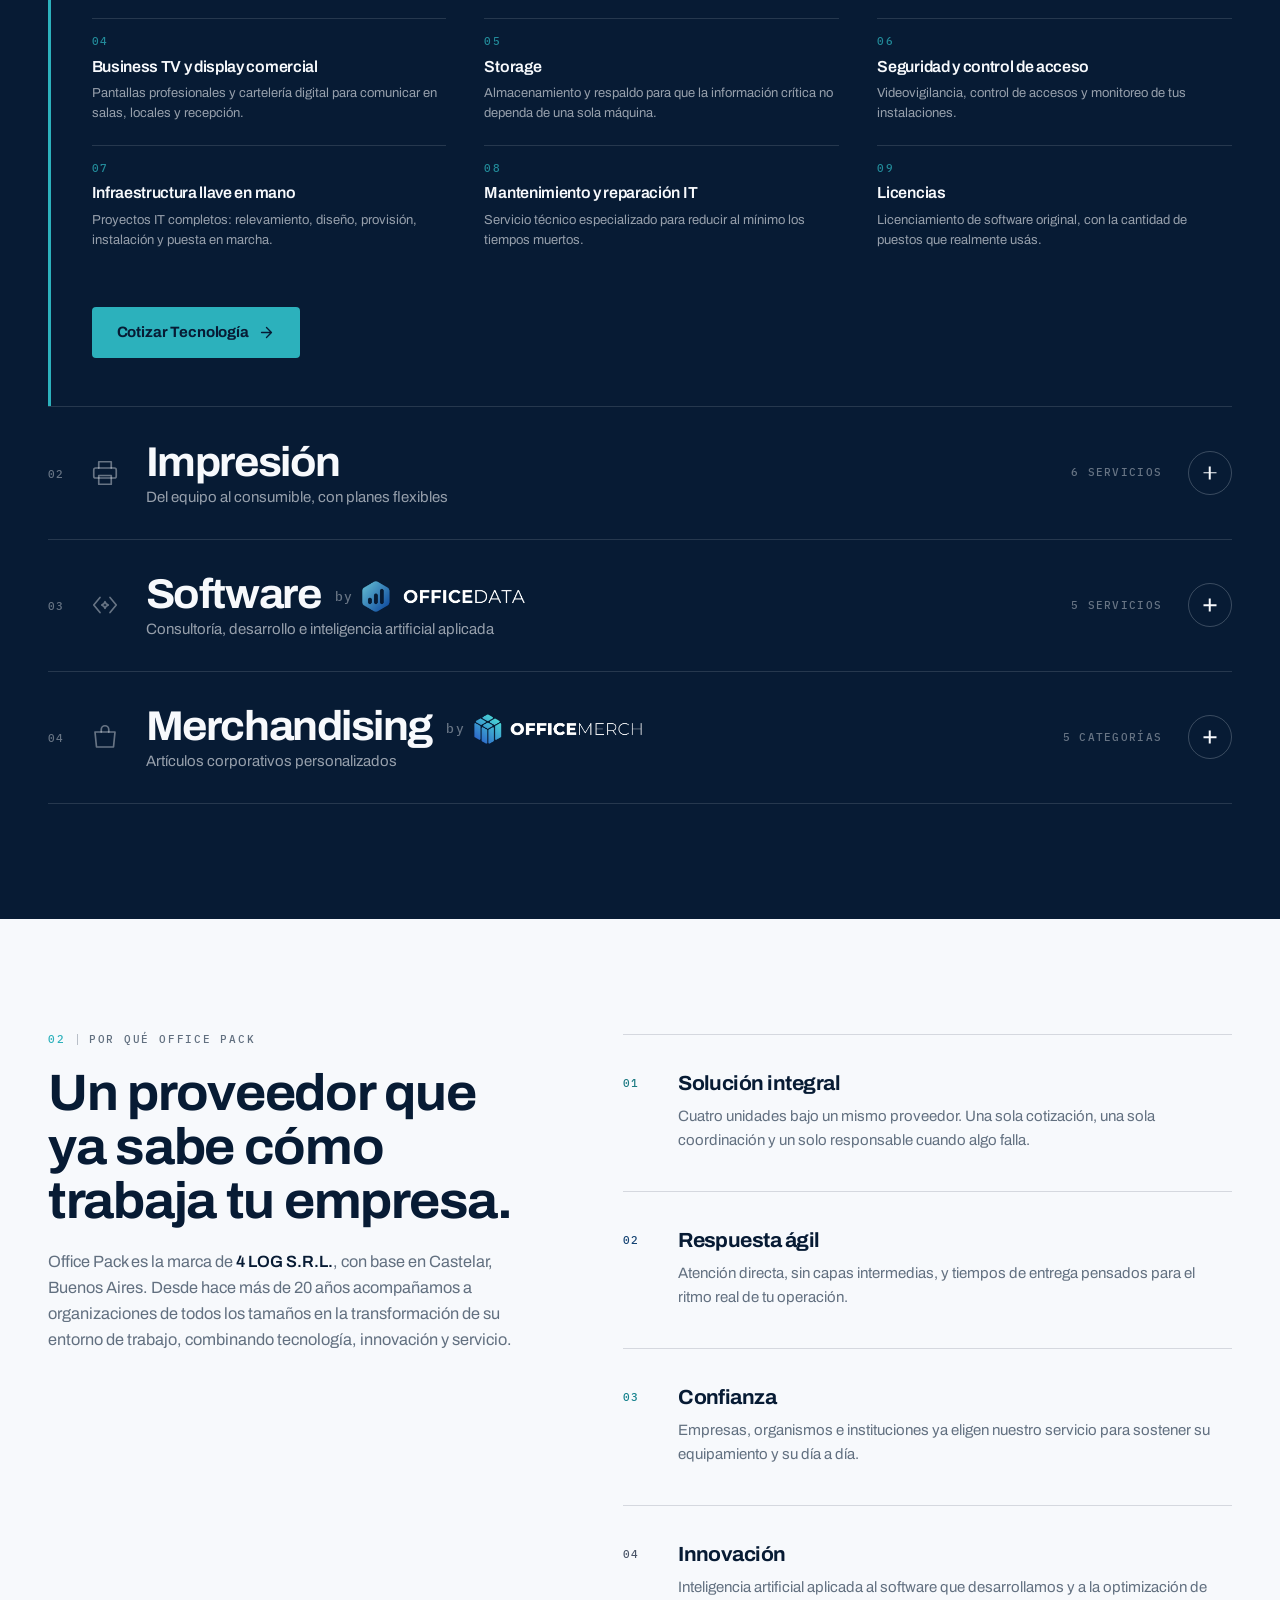
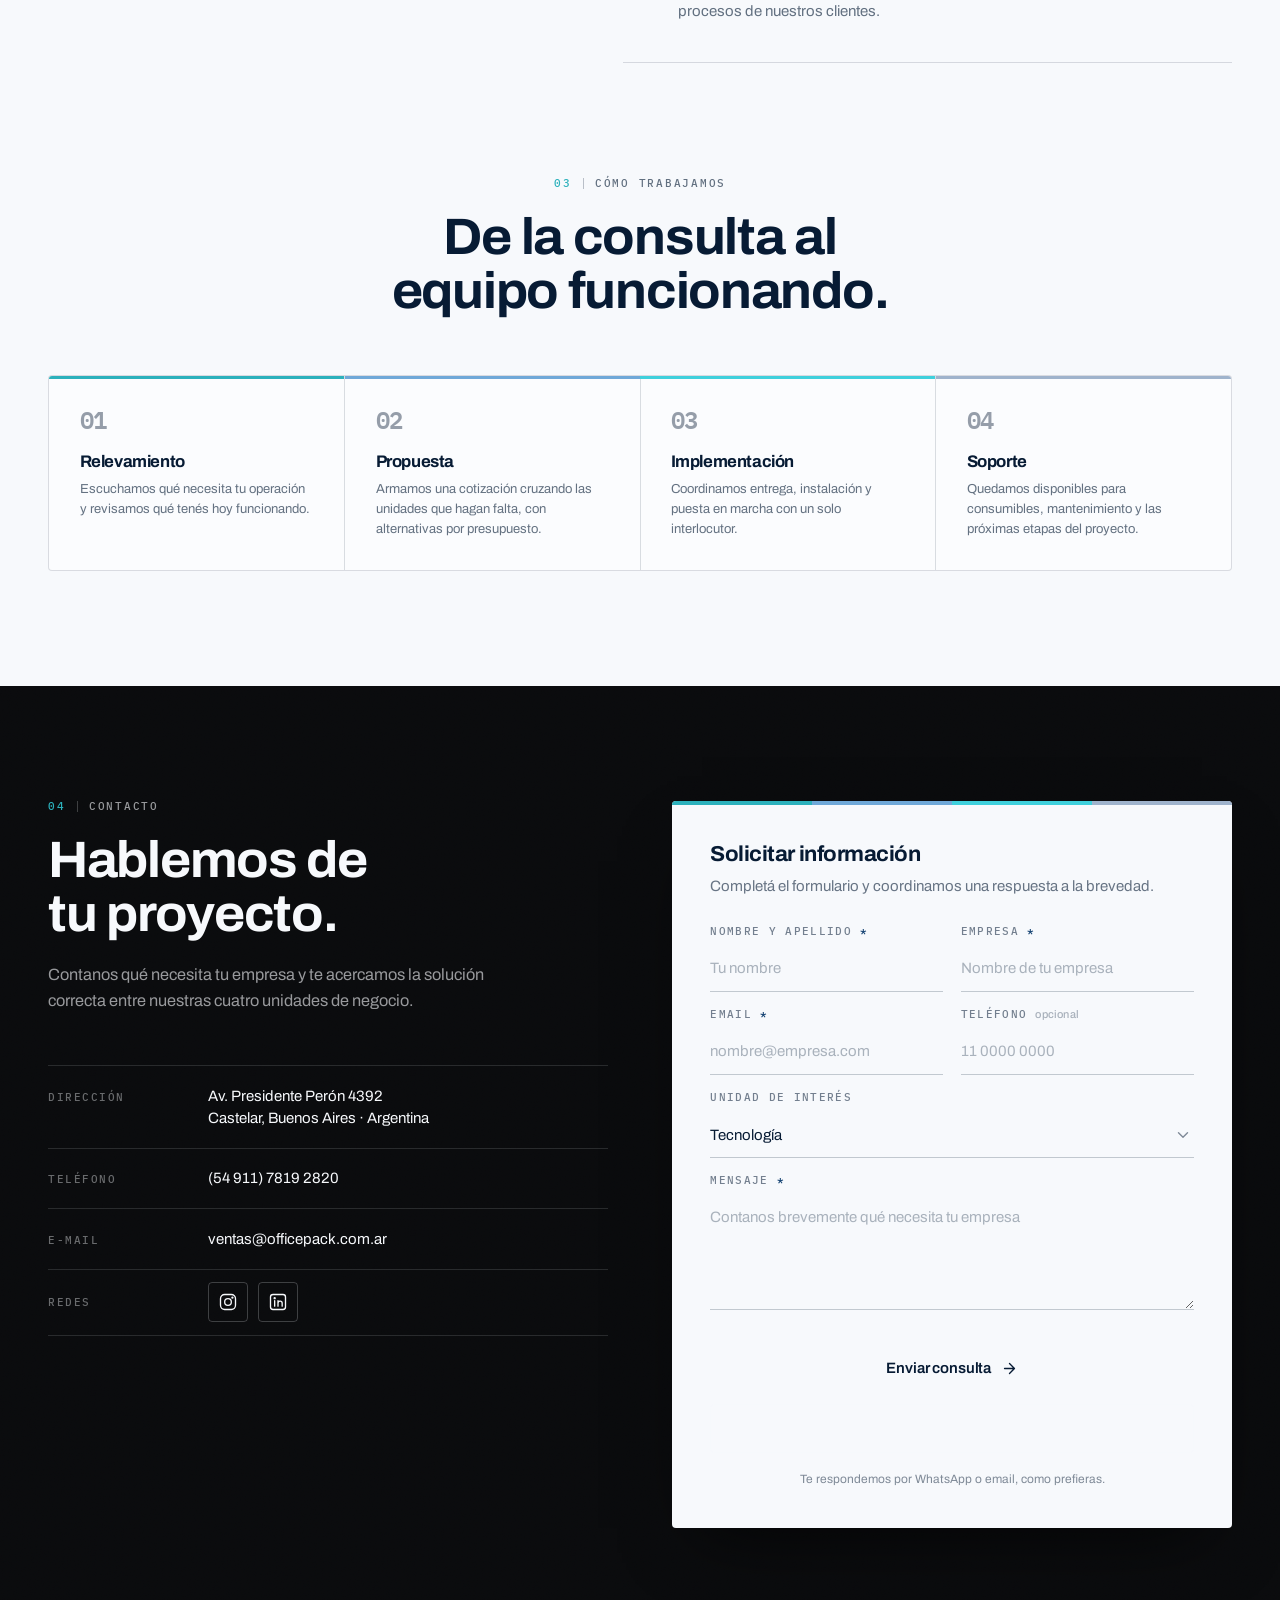
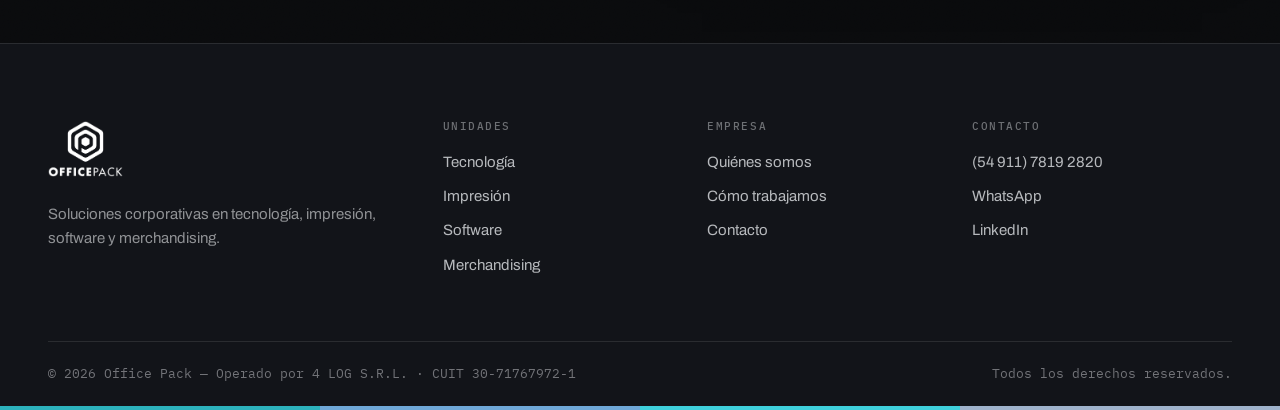
==== commit c282907b: "Corregir el CUIT de 4 LOG S.R.L. a 30-71767972-1 Se actualiza en el pie de pagina y en los datos est" ====
--- a/index.html
+++ b/index.html
@@ -44,7 +44,7 @@
   "@type": "ProfessionalService",
   "name": "Office Pack",
   "legalName": "4 LOG S.R.L.",
-  "taxID": "30-71767962-1",
+  "taxID": "30-71767972-1",
   "description": "Proveedor B2B con cuatro unidades de negocio: tecnología, impresión, software con inteligencia artificial y merchandising corporativo.",
   "url": "https://www.officepack.com.ar/",
   "telephone": "+5491178192820",
@@ -341,9 +341,9 @@
                 <li><span class="n">05</span><h4>Desarrollos a medida</h4><p>Llevamos a cabo tu idea con diseños y matrices a medida.</p></li>
               </ul>
               <div class="unit__cta">
-                <button class="btn btn--unit" data-quote="Merchandising">Cotizar Merchandising
+                <a class="btn btn--unit" href="/merch/">Ver más
                   <svg viewBox="0 0 24 24" class="ico-arrow" aria-hidden="true"><path d="M5 12h13M12 5l7 7-7 7"/></svg>
-                </button>
+                </a>
               </div>
             </div>
           </div>
@@ -588,7 +588,7 @@
     </div>
 
     <div class="footer__bar">
-      <p>© <span id="year">2026</span> Office Pack — Operado por 4 LOG S.R.L. · CUIT 30-71767962-1</p>
+      <p>© <span id="year">2026</span> Office Pack — Operado por 4 LOG S.R.L. · CUIT 30-71767972-1</p>
       <p>Todos los derechos reservados.</p>
     </div>
   </div>
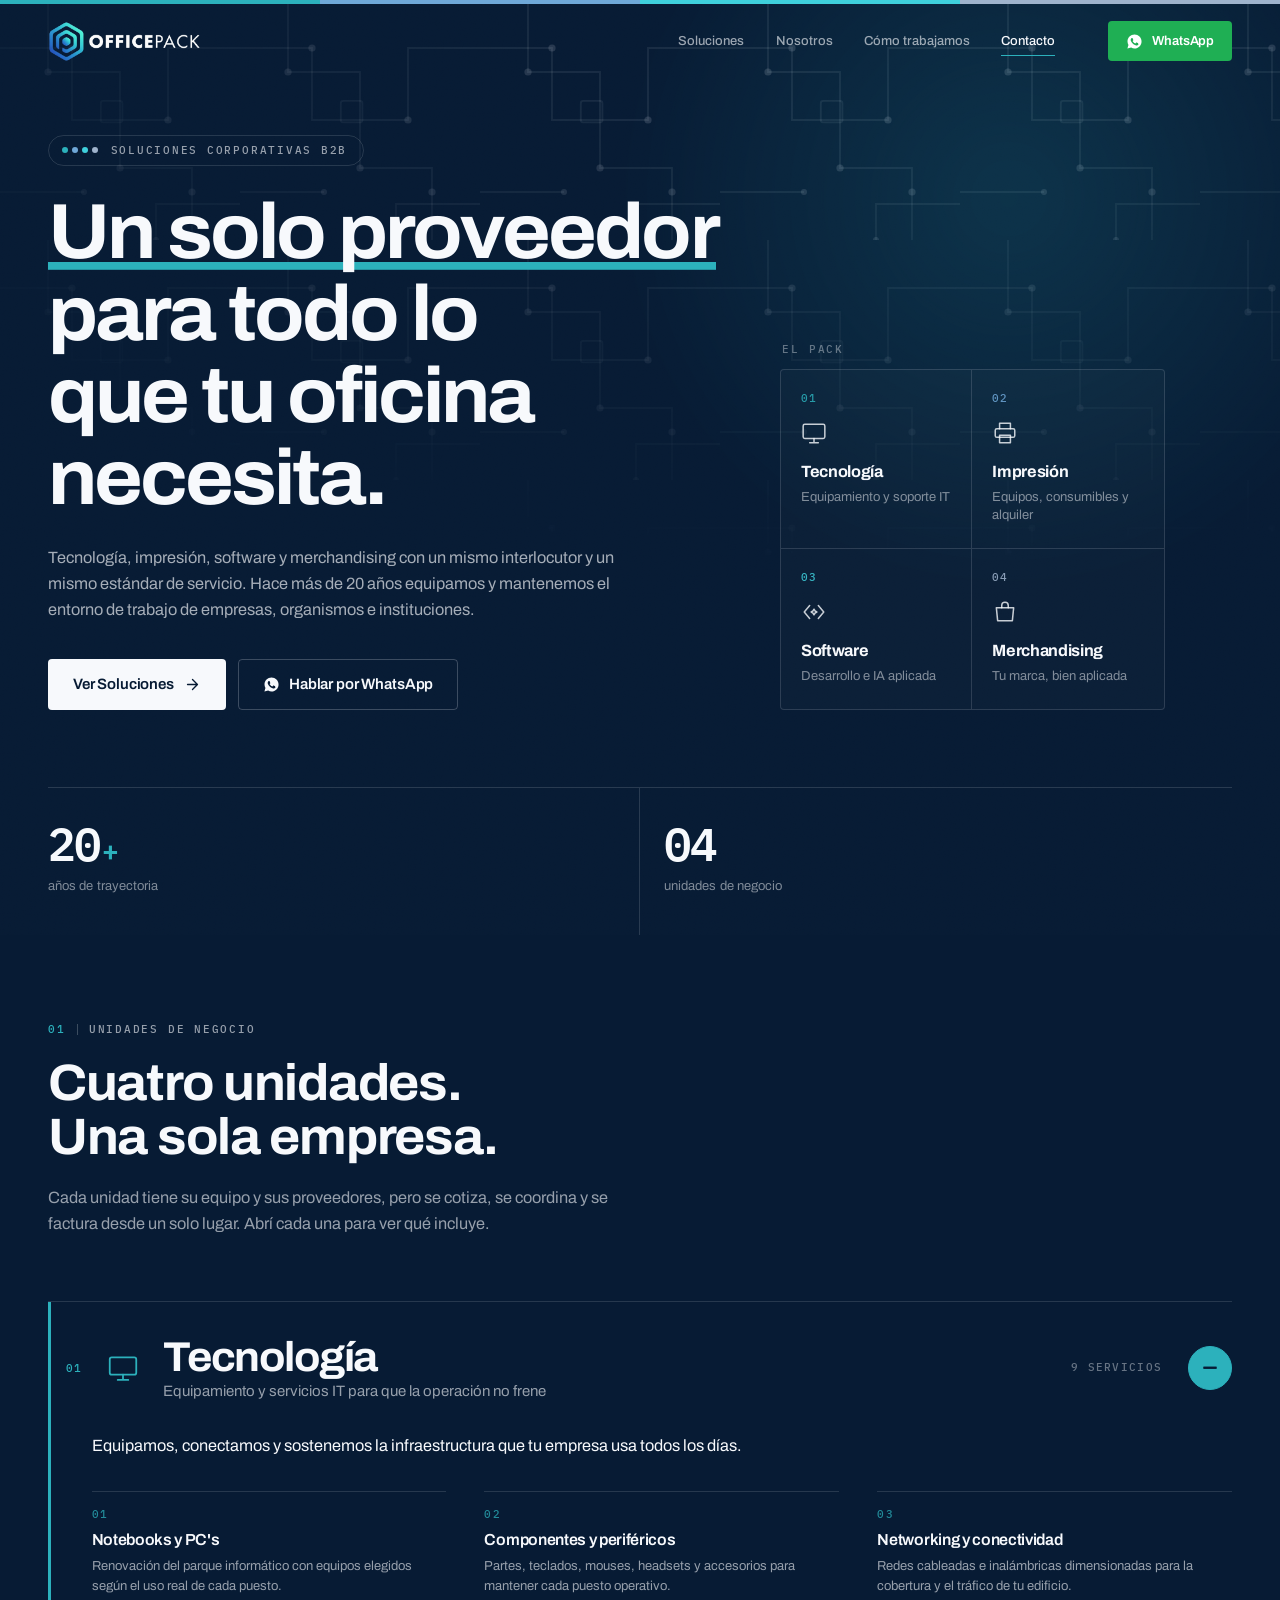
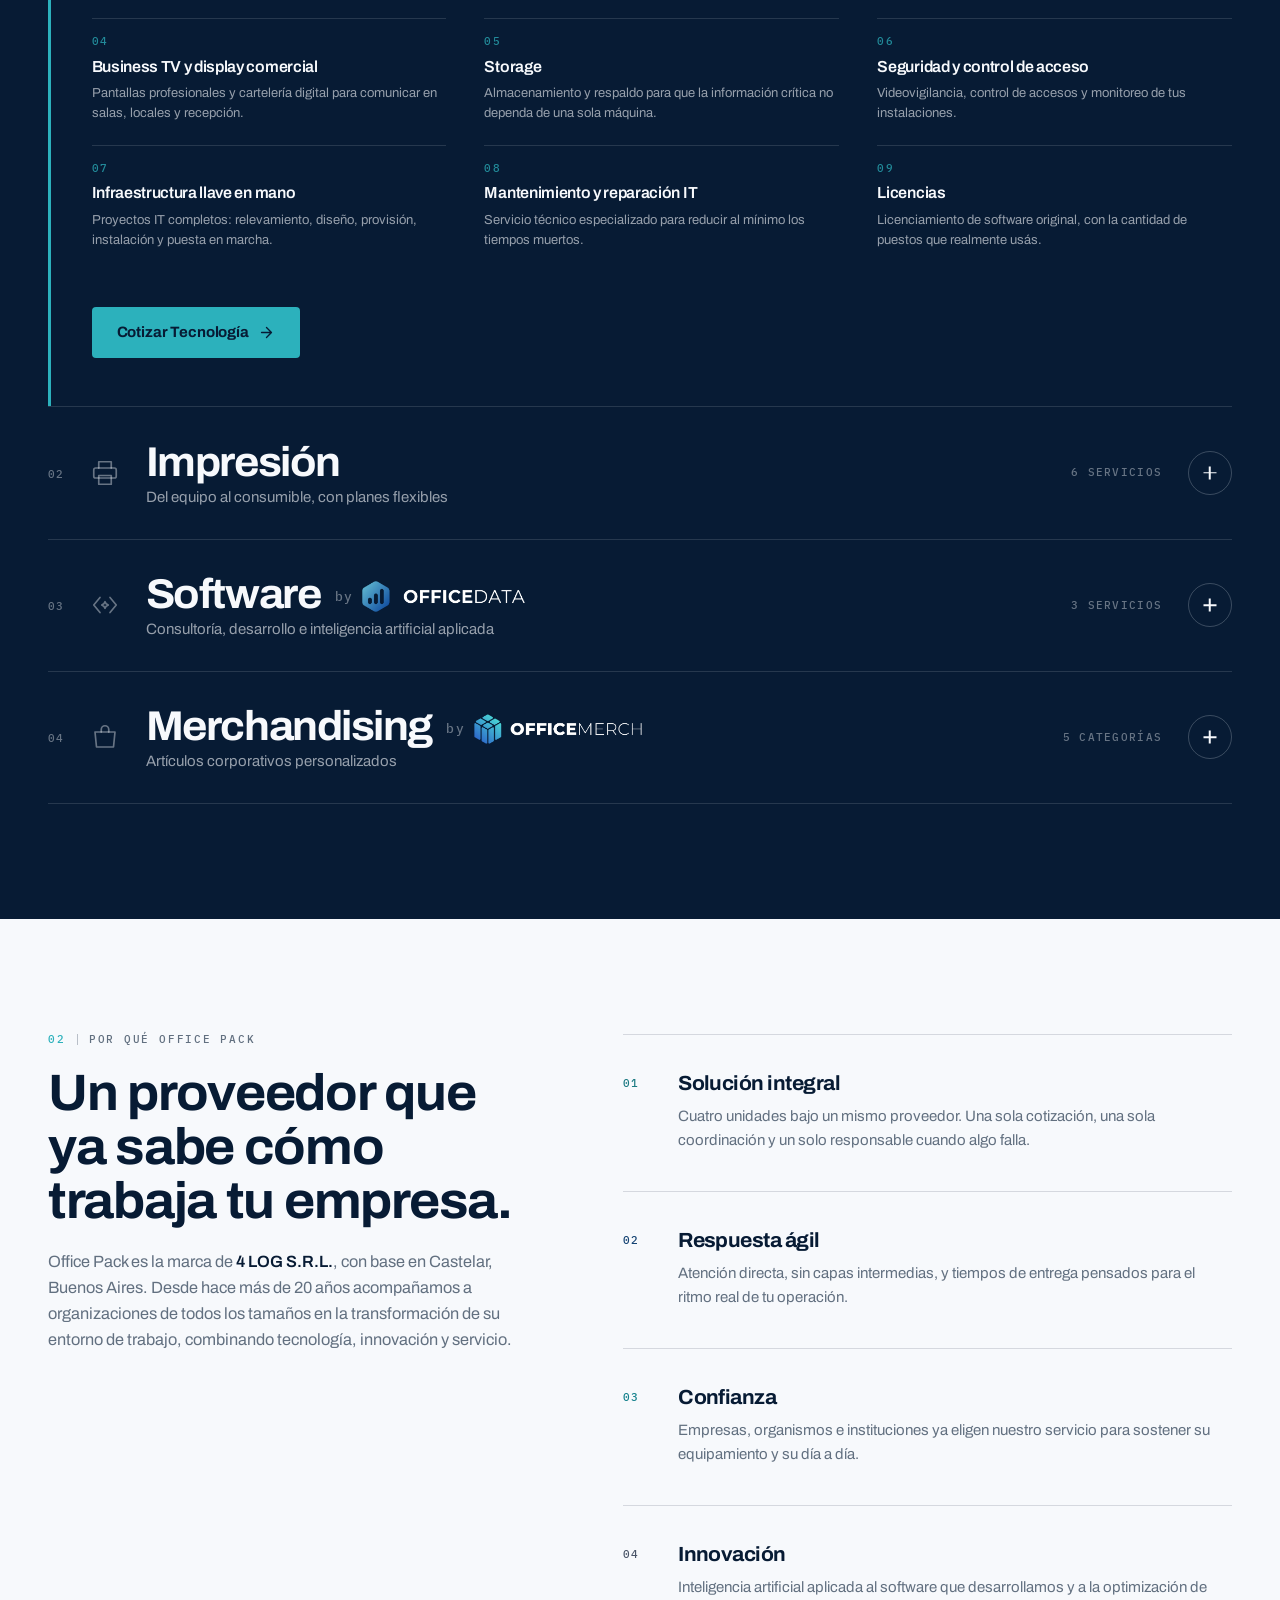
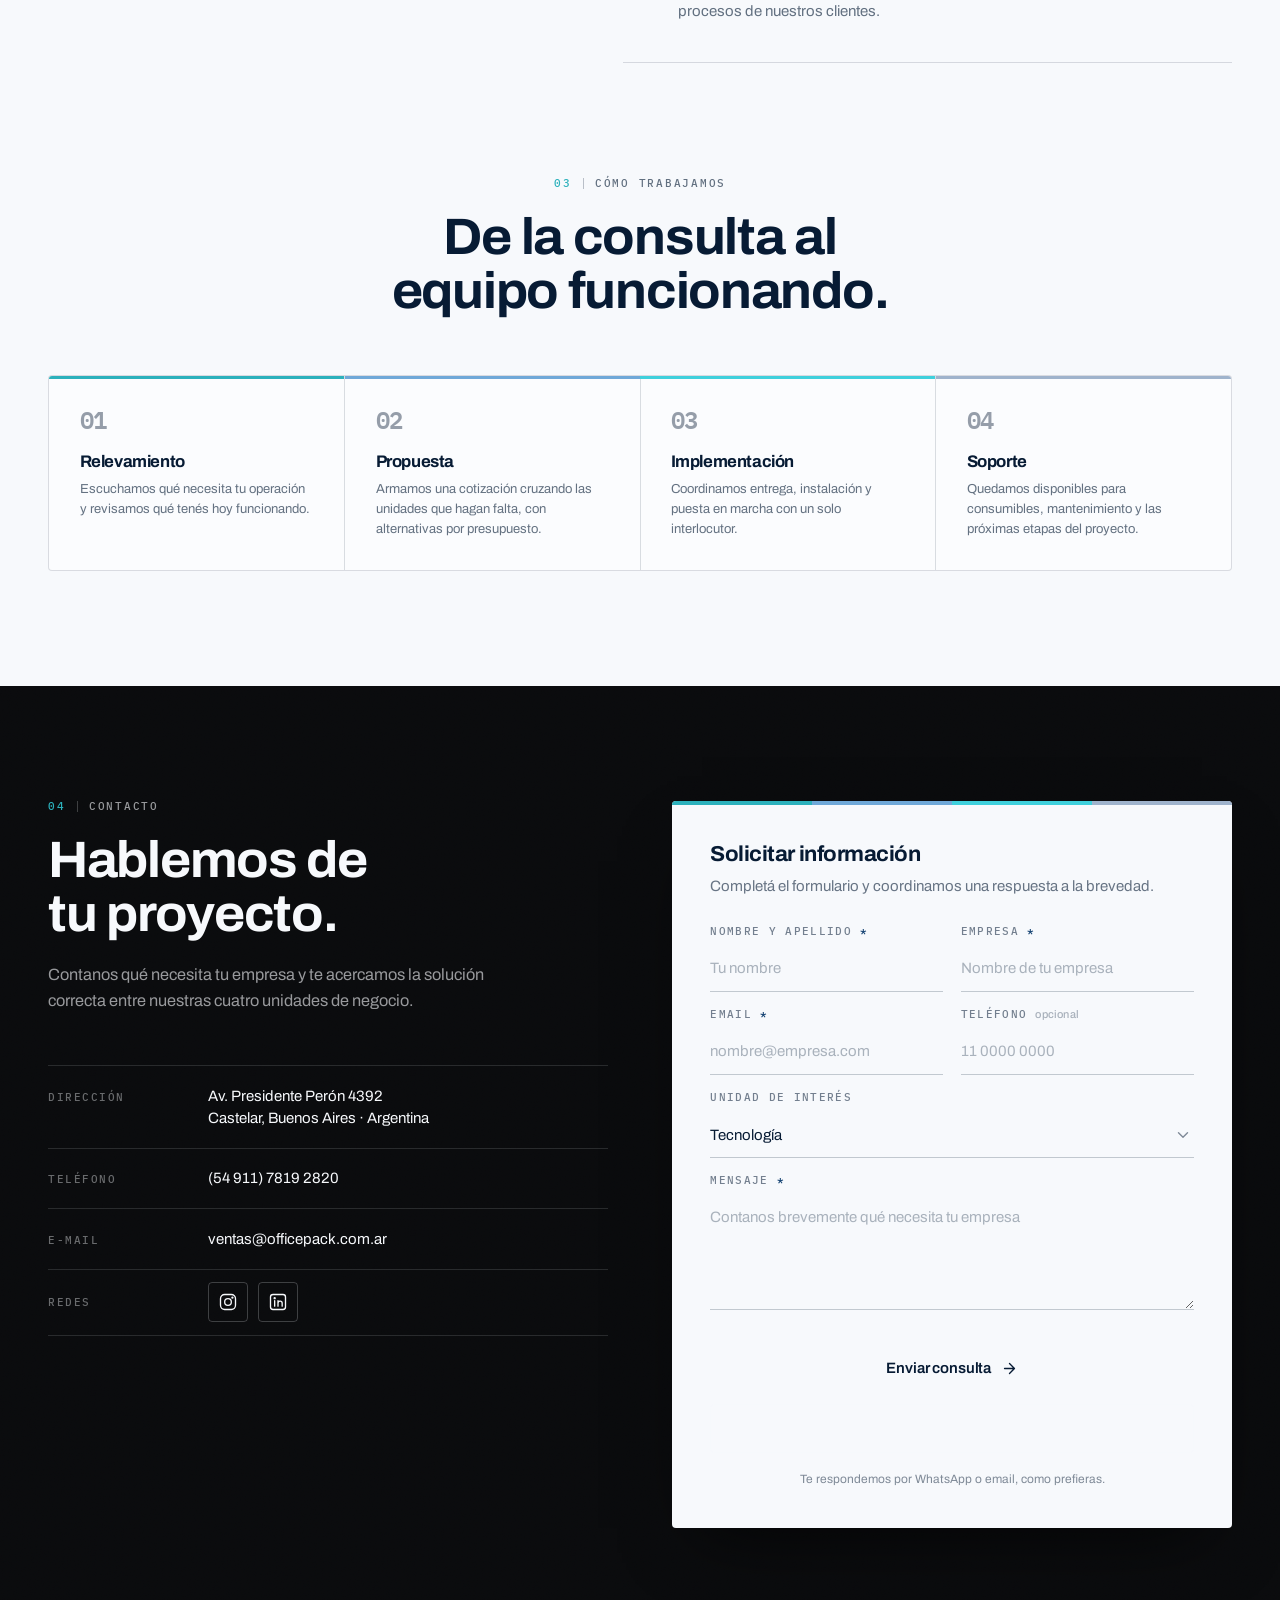
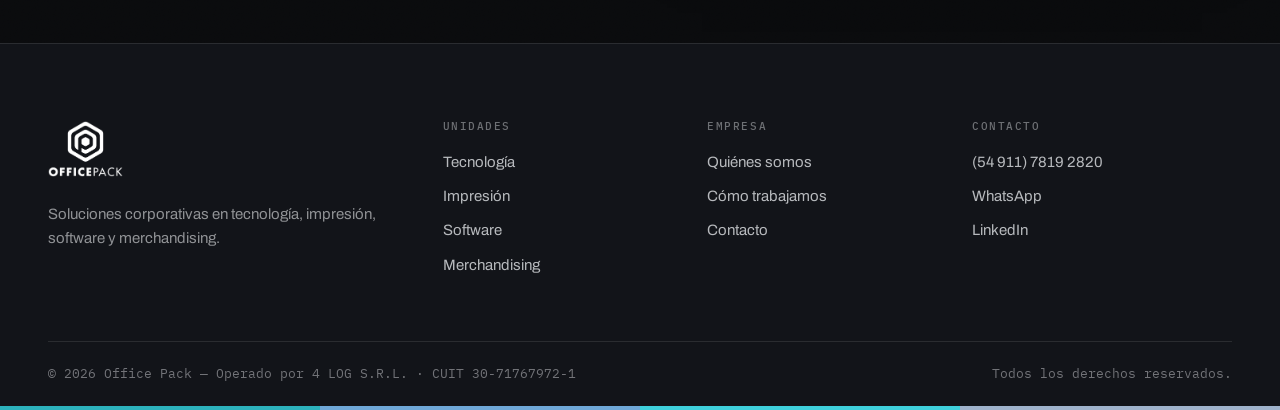
==== commit cfed049a: "Home: redefinir los productos de Software by OfficeData La unidad Software pasa a tener tres propues" ====
--- a/index.html
+++ b/index.html
@@ -290,7 +290,7 @@
               <span class="unit__name">Software<span class="unit__by">by <img src="assets/img/officedata-logo.png" alt="OfficeData"></span></span>
               <span class="unit__tag">Consultoría, desarrollo e inteligencia artificial aplicada</span>
             </span>
-            <span class="unit__meta">5 servicios</span>
+            <span class="unit__meta">3 servicios</span>
             <span class="unit__plus" aria-hidden="true"></span>
           </button>
         </h3>
@@ -299,11 +299,21 @@
             <div class="unit__inner">
               <p class="unit__lead">IA aplicada a los procesos que hoy te consumen horas, y las herramientas para sostenerlos.</p>
               <ul class="svc">
-                <li><span class="n">01</span><h4>Automatización de procesos con IA</h4><p>Identificamos tareas repetitivas y las resolvemos con flujos automatizados e inteligencia artificial.</p></li>
-                <li><span class="n">02</span><h4>CRM Tool</h4><p>Clientes, oportunidades y seguimiento comercial ordenados en un solo lugar.</p></li>
-                <li><span class="n">03</span><h4>Ecommerce Pricing Tool</h4><p>Optimización inteligente de precios para tiendas online con catálogos que cambian todo el tiempo.</p></li>
-                <li><span class="n">04</span><h4>Cursos y capacitaciones</h4><p>Formación práctica para que tu equipo adopte IA en el día a día, no en la teoría.</p></li>
-                <li><span class="n">05</span><h4>Seguridad informática</h4><p>Protección de datos, redes y accesos con criterios que tu equipo puede sostener.</p></li>
+                <li>
+                  <svg class="svc__ico" viewBox="0 0 24 24" aria-hidden="true"><path d="M3 20h18"/><path d="M5 17l4.5-5 3.5 3L19 7"/><path d="M15 7h4v4"/></svg>
+                  <h4>OfficeData Mercados</h4>
+                  <p>Una herramienta para automatizar la gestión del canal Ecommerce: automatiza la comparación de precios contra la competencia y alerta ante cambios de posición en el catálogo, cambios de títulos y más.</p>
+                </li>
+                <li>
+                  <svg class="svc__ico" viewBox="0 0 24 24" aria-hidden="true"><circle cx="8.5" cy="8" r="3.2"/><path d="M2.8 20c.4-3.6 2.7-5.8 5.7-5.8 1.1 0 2.1.3 3 .9"/><path d="M15.5 10l-3 3 3 3M19.5 10l3 3-3 3"/></svg>
+                  <h4>FDE Support</h4>
+                  <p>Ponemos a disposición un Forward Deployed Engineer, un desarrollador que trabaja codo a codo con tu equipo en la implementación de soluciones a medida.</p>
+                </li>
+                <li>
+                  <svg class="svc__ico" viewBox="0 0 24 24" aria-hidden="true"><path d="M2 9l10-5 10 5-10 5L2 9z"/><path d="M6 11.5V16c0 1.5 2.7 3 6 3s6-1.5 6-3v-4.5"/><path d="M22 9v6"/></svg>
+                  <h4>Capacitación en IA Generativa</h4>
+                  <p>Un curso orientado a empresas que están empezando (o aún no lo han hecho) en el mundo de la Inteligencia Artificial. Qué es la IA y cómo aplicarla a los procesos de cada área de su empresa.</p>
+                </li>
               </ul>
               <div class="unit__cta">
                 <button class="btn btn--unit" data-quote="Software">Cotizar Software
--- a/assets/css/styles.css
+++ b/assets/css/styles.css
@@ -551,6 +551,10 @@
 .svc .n{
   display:block; font:500 var(--fs-label)/1 var(--mono); letter-spacing:.12em;
   color:var(--u); opacity:.75; margin-bottom:.6rem;
+}
+.svc__ico{
+  display:block; width:30px; height:30px; margin-bottom:.85rem;
+  fill:none; stroke:var(--u); stroke-width:1.4; stroke-linecap:round; stroke-linejoin:round;
 }
 .svc h4{ font-size:1.0rem; font-weight:600; letter-spacing:-.02em; line-height:1.25; }
 .svc p{ margin-top:.4rem; font-size:var(--fs-xs); line-height:1.55; color:var(--fg-dim); }
